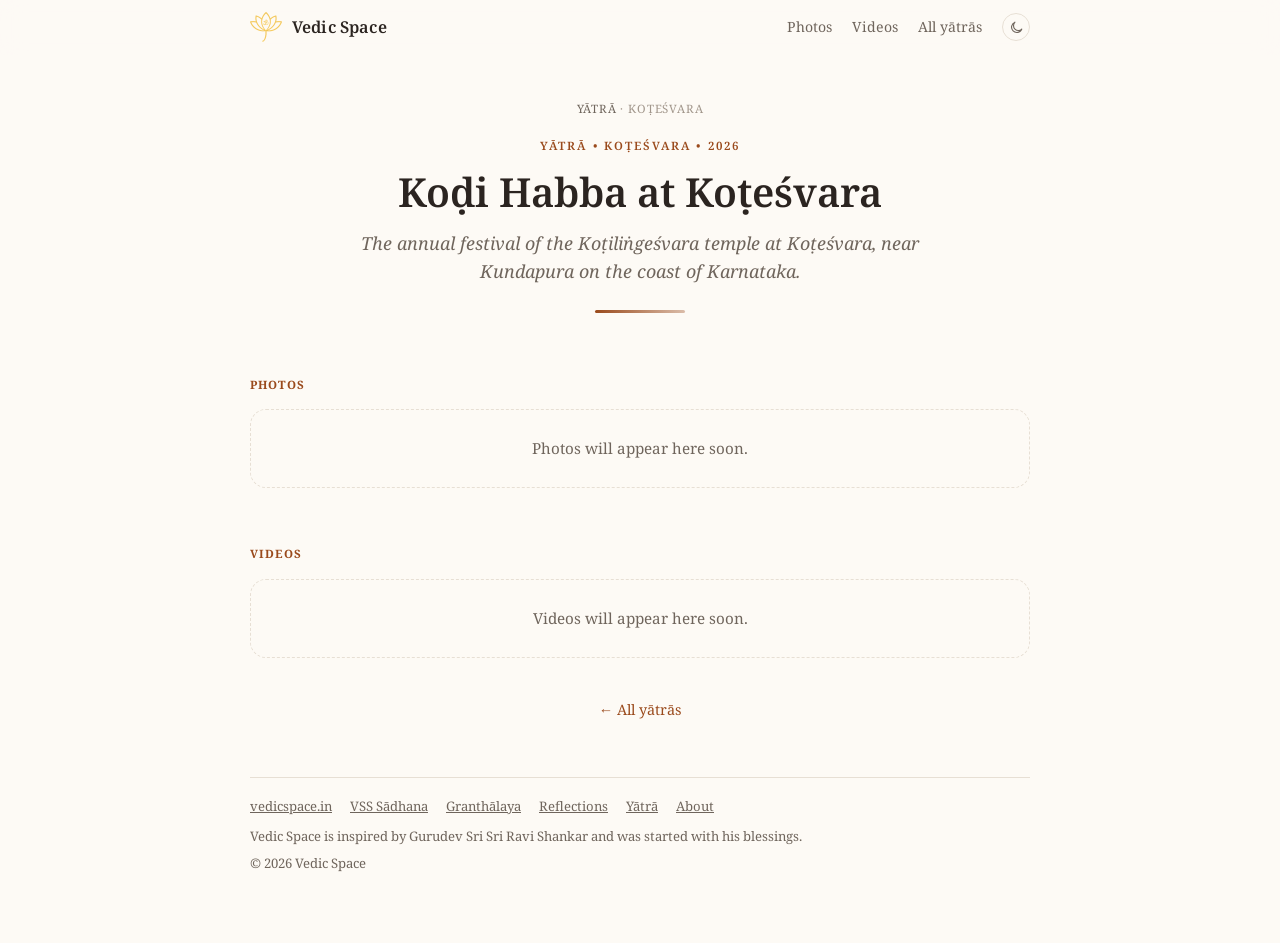
==== kodi-habba/index.html @ f5f131b9 "Yātrā site: index and Koḍi Habba at Koṭeśvara Index of yātrās (cards fill their cover and photo/vide" ====
<!DOCTYPE html>
<html lang="en">
<head>
<meta charset="utf-8">
<meta name="viewport" content="width=device-width, initial-scale=1">
<title>Koḍi Habba at Koṭeśvara · Yātrā · Vedic Space</title>
<meta name="description" content="Photos and videos from the Vedic Space yātrā to the Koḍi Habba, the annual festival of the Koṭiliṅgeśvara temple at Koṭeśvara.">
<link rel="icon" type="image/png" href="../assets/logo-128.png">
<script>try{var t=localStorage.getItem("vs-theme");if(t==="light"||t==="dark")document.documentElement.setAttribute("data-theme",t);}catch(e){}</script>
<link rel="preconnect" href="https://fonts.googleapis.com">
<link rel="preconnect" href="https://fonts.gstatic.com" crossorigin>
<link href="https://fonts.googleapis.com/css2?family=Tiro+Devanagari+Sanskrit:ital@0;1&family=Noto+Serif+Devanagari:wght@400;600&family=Noto+Serif:ital,wght@0,400;0,600;1,400&display=swap" rel="stylesheet">
<link rel="stylesheet" href="../base.css">
<link rel="stylesheet" href="../vs.css">
<link rel="stylesheet" href="../yatra.css">
</head>
<body>
<div class="topbar" id="topbar">
  <div class="tb-in">
    <a class="brand" href="https://vedicspace.in" title="Vedic Space">
      <img src="../assets/logo-128.png" alt="Vedic Space" width="32" height="32">
      <span class="brand-name">Vedic Space</span>
    </a>
    <nav class="tb-links" aria-label="Site">
      <a href="#photos-h">Photos</a>
      <a href="#videos-h">Videos</a>
      <a class="wide" href="../">All yātrās</a>
      <button class="theme-btn" type="button" data-theme-toggle aria-label="Switch to dark mode" title="Switch to dark mode">
        <svg class="i-moon" viewBox="0 0 24 24" aria-hidden="true"><path d="M20.5 14.5A8.5 8.5 0 1 1 9.5 3.5a7 7 0 0 0 11 11z"/></svg>
        <svg class="i-sun" viewBox="0 0 24 24" aria-hidden="true"><circle cx="12" cy="12" r="4"/><path d="M12 2.5v2M12 19.5v2M4.6 4.6l1.4 1.4M18 18l1.4 1.4M2.5 12h2M19.5 12h2M4.6 19.4 6 18M18 6l1.4-1.4"/></svg>
      </button>
    </nav>
  </div>
</div>

<div class="wrap">
<header class="essay-hero">
  <p class="trail"><a href="../">Yātrā</a> · Koṭeśvara</p>
  <p class="kicker">Yātrā • Koṭeśvara • 2026</p>
  <h1>Koḍi Habba at Koṭeśvara</h1>
  <p class="subtitle">The annual festival of the Koṭiliṅgeśvara temple at Koṭeśvara, near Kundapura on the coast of Karnataka.</p>
  <div class="rule" aria-hidden="true"></div>
</header>

<section aria-labelledby="photos-h">
  <div class="g-head"><h2 class="k" id="photos-h">Photos</h2><span class="n" id="photo-count"></span></div>
  <div class="photos" id="photos"></div>
</section>

<section aria-labelledby="videos-h">
  <div class="g-head"><h2 class="k" id="videos-h">Videos</h2><span class="n" id="video-count"></span></div>
  <div class="videos" id="videos"></div>
</section>

<p class="post-back" style="margin-top:40px"><a href="../">← All yātrās</a></p>

<footer>
  <nav aria-label="Vedic Space">
    <a href="https://vedicspace.in">vedicspace.in</a>
    <a href="https://vishnu.vedicspace.in">VSS Sādhana</a>
    <a href="https://grantha.vedicspace.in">Granthālaya</a>
    <a href="https://blogs.vedicspace.in">Reflections</a>
    <a href="../">Yātrā</a>
    <a href="https://vedicspace.in/about-us">About</a>
  </nav>
  <p>Vedic Space is inspired by Gurudev Sri Sri Ravi Shankar and was started with his blessings.</p>
  <p>© 2026 Vedic Space</p>
</footer>
</div>

<!-- the carousel: opens over the page when a photo is touched -->
<div class="lb" id="lb" role="dialog" aria-modal="true" aria-label="Photos" aria-hidden="true">
  <div class="lb-top">
    <span class="lb-count" aria-live="polite"></span>
    <button class="lb-btn lb-close" type="button" aria-label="Close">
      <svg viewBox="0 0 24 24" aria-hidden="true"><path d="M6 6l12 12M18 6L6 18"/></svg>
    </button>
  </div>
  <div class="lb-stage">
    <button class="lb-btn lb-prev" type="button" aria-label="Previous photo"><svg viewBox="0 0 24 24" aria-hidden="true"><path d="M15 5l-7 7 7 7"/></svg></button>
    <div class="lb-track"></div>
    <button class="lb-btn lb-next" type="button" aria-label="Next photo"><svg viewBox="0 0 24 24" aria-hidden="true"><path d="M9 5l7 7-7 7"/></svg></button>
  </div>
  <p class="lb-cap"></p>
  <div class="lb-dots" aria-hidden="true"></div>
</div>
<script src="../yatra.js"></script>
</body>
</html>
---- base.css ----
/* Vedic Space Grantha · palette and fonts, shared by every page.
   Change a colour or a font family here and the whole site follows. */
:root{
  --ink:#2b2420; --soft:#6f655c; --faint:#a1968b; --line:#e7dfd4; --paper:#fdfaf5; --card:#fffdf9;
  --accent:#9a4a1c; --accent-soft:#f5e6d8; --on:#9a4a1c; --off:#d8cfc4;
  --deva:"Tiro Devanagari Sanskrit","Noto Serif Devanagari",serif;
  --latin:"Noto Serif",Georgia,serif;
}
/* dark palette: follows the device unless the reader picked a theme with the switch */
@media (prefers-color-scheme:dark){
  :root:not([data-theme="light"]){--ink:#ece4da;--soft:#b8ab9d;--faint:#85796d;--line:#3a332d;--paper:#1c1916;--card:#231f1b;
        --accent:#e09a6a;--accent-soft:#3a2a1f;--on:#e09a6a;--off:#4a423a;color-scheme:dark}
}
:root[data-theme="dark"]{--ink:#ece4da;--soft:#b8ab9d;--faint:#85796d;--line:#3a332d;--paper:#1c1916;--card:#231f1b;
  --accent:#e09a6a;--accent-soft:#3a2a1f;--on:#e09a6a;--off:#4a423a;color-scheme:dark}
:root[data-theme="light"]{color-scheme:light}
---- vs.css ----
/* Vedic Space family stylesheet (home, About, Reflections). Loaded after base.css, the shared Granthālaya palette and fonts.
   Same toolbar, headings, cards and footer as vishnu.vedicspace.in and grantha.vedicspace.in. */
*{box-sizing:border-box}
html{scroll-behavior:smooth;scroll-padding-top:70px}
html,body{margin:0;background:var(--paper);color:var(--ink);font-family:var(--latin)}
body{font-size:16px;line-height:1.65}
a{color:var(--accent)}
img{max-width:100%}
.wrap{max-width:820px;margin:0 auto;padding:0 20px 64px}
[lang="sa"]{font-family:var(--deva)}
:focus-visible{outline:2px solid var(--accent);outline-offset:2px}
@media (prefers-reduced-motion:reduce){html{scroll-behavior:auto}*{transition:none!important;animation:none!important}}

/* ---- toolbar (as on the Granthālaya) */
.topbar{position:sticky;top:0;z-index:6;background:color-mix(in srgb,var(--paper) 86%,transparent);
  -webkit-backdrop-filter:saturate(1.3) blur(12px);backdrop-filter:saturate(1.3) blur(12px);
  border-bottom:1px solid transparent;transition:border-color .25s,box-shadow .25s}
.topbar.scrolled{border-bottom-color:var(--line);box-shadow:0 1px 14px rgba(60,40,20,.05)}
.tb-in{max-width:820px;margin:0 auto;padding:0 20px;height:54px;display:flex;align-items:center;gap:16px}
.brand{display:inline-flex;align-items:center;gap:10px;text-decoration:none;color:var(--ink);flex-shrink:0;border-radius:8px}
.brand img{width:32px;height:32px;display:block;transition:transform .3s ease}
.brand:hover img{transform:rotate(-6deg) scale(1.05)}
.brand-name{font-weight:600;font-size:1.02rem;letter-spacing:.01em;white-space:nowrap}
.tb-links{margin-left:auto;display:flex;align-items:center;gap:20px;font-size:.88rem}
.tb-links a{color:var(--soft);text-decoration:none;white-space:nowrap}
.tb-links a:hover,.tb-links a:focus-visible{color:var(--accent)}
.theme-btn{width:28px;height:28px;border-radius:50%;border:1px solid var(--line);background:none;color:var(--soft);
  display:inline-grid;place-items:center;cursor:pointer;padding:0;flex-shrink:0;transition:color .2s,border-color .2s,background .2s}
.theme-btn:hover{color:var(--accent);border-color:var(--accent);background:var(--accent-soft)}
.theme-btn svg{width:15px;height:15px;fill:none;stroke:currentColor;stroke-width:1.8;stroke-linecap:round;stroke-linejoin:round}
.theme-btn .i-sun{display:none}
.theme-btn[data-mode="dark"] .i-sun{display:block}
.theme-btn[data-mode="dark"] .i-moon{display:none}
@media (max-width:600px){.tb-in{padding:0 14px;gap:10px;height:50px}.brand img{width:30px;height:30px}
  .tb-links{gap:13px;font-size:.84rem}.tb-links .wide{display:none}}
@media (max-width:380px){.brand-name{display:none}}

/* ---- title */
header{text-align:center;padding:42px 0 6px}
.deva-title{font-family:var(--deva);font-size:2.5rem;line-height:1.3;margin:0;font-weight:400}
.iast-title{font-style:italic;color:var(--soft);margin:4px 0 0;font-size:1.08rem}
.en-title{margin:4px auto 0;font-size:.98rem;color:var(--soft);max-width:520px}
.invocation{margin:18px 0 0;font-size:.86rem;color:var(--soft)}
.invocation [lang="sa"]{display:block;font-size:1.25rem;color:var(--accent);line-height:1.5}
@media (max-width:560px){header{padding-top:28px}.deva-title{font-size:2.05rem}}

.lead{max-width:640px;margin:22px auto 0;font-size:1.04rem}
.begin{display:flex;justify-content:center;gap:10px 14px;flex-wrap:wrap;margin:22px 0 0;font-size:.92rem}
.btn{display:inline-flex;align-items:center;gap:8px;text-decoration:none;border:1px solid color-mix(in srgb,var(--accent) 35%,var(--line));
  border-radius:999px;padding:9px 20px;min-height:44px;color:var(--accent);background:none;font:inherit;cursor:pointer;transition:background .2s}
.btn:hover,.btn:focus-visible{background:var(--accent-soft)}
.btn.solid{background:var(--accent);border-color:var(--accent);color:var(--paper)}
.btn.solid:hover,.btn.solid:focus-visible{background:color-mix(in srgb,var(--accent) 88%,var(--ink))}
.btn svg{width:16px;height:16px;fill:none;stroke:currentColor;stroke-width:1.8;stroke-linecap:round;stroke-linejoin:round}

/* ---- section heads, as the Granthālaya catalogue head */
section{margin-top:56px}
.s-head{text-align:center;margin:0 0 18px}
.s-head h2{font-family:var(--deva);font-weight:400;font-size:1.65rem;margin:0;line-height:1.35}
.s-head p{margin:2px 0 0;font-size:.9rem;color:var(--soft)}
/* IAST and English under a Sanskrit heading: same typeface and colour as the heading itself */
.s-head .s-sub{font-family:var(--deva);color:var(--ink);font-size:1.12rem;line-height:1.45;margin-top:4px}
.lead-in{text-align:center;font-style:italic;font-size:1.02rem}
.s-intro{max-width:640px;margin:0 auto 18px}
.k{font-size:.72rem;letter-spacing:.08em;text-transform:uppercase;color:var(--accent);margin:0}

/* ---- cards (the Granthālaya .text card) */
.card{background:var(--card);border:1px solid var(--line);border-radius:14px;padding:18px 20px;margin-top:12px}
.card h3{margin:0;font-size:1.05rem;font-weight:600}
.card p{margin:8px 0 0}
@media (max-width:560px){.card{padding:16px}}

/* verse cards: śāstra basis */
.verse .src{display:flex;justify-content:space-between;align-items:baseline;gap:10px;flex-wrap:wrap}
.verse .src a{font-size:.84rem;text-decoration:none;white-space:nowrap}
.verse .src a:hover{text-decoration:underline}
.verse .sa{font-size:1.32rem;line-height:1.75;margin:10px 0 0;white-space:pre-line;text-align:center}
.verse .tr{margin:10px 0 0;font-size:.95rem}
.verse .why{margin:10px 0 0;padding-top:10px;border-top:1px solid var(--line);font-size:.9rem;color:var(--soft)}
.verse .why b{color:var(--ink);font-weight:600}
@media (max-width:560px){.verse .sa{font-size:1.18rem}}
.credit{font-size:.8rem;color:var(--soft);text-align:center;margin:14px 0 0}

.argument{list-style:none;margin:20px 0 0;padding:0;border-top:1px solid var(--line)}
.argument li{display:grid;grid-template-columns:7.5em 1fr;gap:12px;padding:10px 2px;border-bottom:1px solid var(--line);font-size:.94rem}
.argument .k{padding-top:3px}
@media (max-width:480px){.argument li{grid-template-columns:1fr;gap:2px}}

/* ---- the sitting: three movements of one breath */
.sitting{list-style:none;margin:8px 0 0;padding:0;position:relative}
.sitting::before{content:"";position:absolute;left:23px;top:30px;bottom:30px;width:1px;
  background:linear-gradient(var(--accent-soft),color-mix(in srgb,var(--accent) 45%,transparent),var(--accent-soft))}
.sitting li{position:relative;display:flex;gap:18px;padding:14px 0}
.sitting .num{flex:0 0 48px;height:48px;border-radius:50%;display:grid;place-items:center;background:var(--paper);
  border:1px solid color-mix(in srgb,var(--accent) 40%,var(--line));color:var(--accent);font-family:var(--deva);font-size:1.3rem;z-index:1}
.sitting h3{margin:4px 0 0;font-size:1.05rem;font-weight:600}
.sitting h3 [lang="sa"]{font-weight:400;color:var(--accent);margin-left:6px}
.sitting p{margin:4px 0 0;font-size:.94rem}
.topics{display:flex;flex-wrap:wrap;gap:8px;margin:16px 0 0;padding:0;list-style:none;justify-content:center}
.topics li{font-size:.84rem;border:1px solid var(--line);border-radius:999px;padding:4px 12px;background:var(--card)}

/* ---- qualities the practice cultivates */
.qualities{display:grid;grid-template-columns:repeat(auto-fill,minmax(230px,1fr));gap:0 24px;margin:6px 0 0;padding:0;list-style:none;
  border-top:1px solid var(--line)}
.qualities li{padding:11px 0;border-bottom:1px solid var(--line)}
.qualities .q{display:flex;align-items:baseline;gap:8px;flex-wrap:wrap}
.qualities [lang="sa"]{font-size:1.08rem;color:var(--accent)}
.qualities .qe{font-weight:600;font-size:.93rem}
.qualities p{margin:2px 0 0;font-size:.88rem;color:var(--soft)}
.note{font-size:.84rem;color:var(--soft);margin:12px 0 0}

/* two dimensions */
.two{display:grid;grid-template-columns:1fr 1fr;gap:12px}
@media (max-width:640px){.two{grid-template-columns:1fr}}
.refs{margin:10px 0 0;padding-left:1.2em;font-size:.84rem;color:var(--soft)}
.refs li{margin:4px 0}

/* programmes */
.prog dl{margin:10px 0 0;display:grid;grid-template-columns:8.5em 1fr;gap:6px 14px;font-size:.93rem}
.prog dt{color:var(--soft)}
.prog dd{margin:0}
@media (max-width:480px){.prog dl{grid-template-columns:1fr;gap:0}.prog dd{margin-bottom:8px}}
.tbc{font-size:.72rem;letter-spacing:.04em;color:var(--accent);background:var(--accent-soft);border-radius:999px;padding:1px 8px;white-space:nowrap}
.dakshina{margin-top:14px;padding:16px 20px;border-radius:14px;border:1px solid color-mix(in srgb,var(--accent) 30%,var(--line));
  background:linear-gradient(135deg,var(--accent-soft),color-mix(in srgb,var(--accent-soft) 30%,var(--card)))}
.dakshina h3{margin:0;font-weight:600;font-size:1.02rem}
.dakshina h3 [lang="sa"]{font-weight:400;color:var(--accent);margin-left:6px}
.dakshina p{margin:6px 0 0;font-size:.93rem}

/* learners: video facade + quotes */
.video{position:relative;display:block;width:100%;aspect-ratio:16/9;border:0;padding:0;border-radius:12px;overflow:hidden;
  background:#000 center/cover no-repeat;cursor:pointer}
.video::after{content:"";position:absolute;inset:0;background:linear-gradient(transparent 55%,rgba(0,0,0,.55))}
.video .play{position:absolute;left:50%;top:50%;transform:translate(-50%,-50%);width:64px;height:64px;border-radius:50%;z-index:1;
  display:grid;place-items:center;background:color-mix(in srgb,var(--paper) 88%,transparent);color:var(--accent);transition:transform .25s}
.video:hover .play,.video:focus-visible .play{transform:translate(-50%,-50%) scale(1.06)}
.video .play svg{width:24px;height:24px;margin-left:3px;fill:currentColor}
.video .cap{position:absolute;left:14px;right:14px;bottom:10px;z-index:1;color:#fff;font-size:.86rem;text-align:left;line-height:1.35}
.video iframe{position:absolute;inset:0;width:100%;height:100%;border:0}
.quote{display:flex;gap:14px;align-items:flex-start}
.quote img{width:52px;height:52px;border-radius:50%;object-fit:cover;flex-shrink:0;border:1px solid var(--line)}
.quote blockquote{margin:0;font-size:.95rem}
.quote blockquote p{margin:0 0 8px}
.quote .who{margin:6px 0 0;font-size:.86rem;color:var(--soft)}
.quote .who b{color:var(--ink);font-weight:600}
@media (max-width:480px){.quote{flex-direction:column;gap:10px}}

/* join */
.join{text-align:center}
.join .begin{margin-top:16px}

footer{margin-top:56px;padding-top:18px;border-top:1px solid var(--line);font-size:.82rem;color:var(--soft)}
footer p{margin:5px 0}
footer a{color:var(--soft)}
footer a:hover{color:var(--accent)}
footer nav{display:flex;flex-wrap:wrap;gap:6px 18px;margin-bottom:8px}
.close-line{text-align:center;font-style:italic;color:var(--soft);margin:40px 0 0}

/* ===== home, About and Reflections additions ===== */
.latin-title{font-family:var(--deva);font-size:2.6rem;line-height:1.2;margin:0;font-weight:400;letter-spacing:.01em}
@media (max-width:560px){.latin-title{font-size:2.1rem}}
.motto{max-width:560px;margin:22px auto 0;text-align:center;font-family:var(--deva);font-size:1.2rem;line-height:1.55;color:var(--ink)}
.motto::before,.motto::after{content:"";display:block;width:46px;height:1px;margin:12px auto;background:color-mix(in srgb,var(--accent) 50%,transparent)}

/* the heart and its branches */
.heart{display:block;text-decoration:none;color:var(--ink);border-color:color-mix(in srgb,var(--accent) 40%,var(--line));
  background:linear-gradient(135deg,var(--accent-soft),color-mix(in srgb,var(--accent-soft) 25%,var(--card)))}
.heart .td,.branch .td{font-family:var(--deva);font-size:1.45rem;line-height:1.35}
.heart .ti,.branch .ti{font-style:italic;color:var(--soft);margin-left:8px}
.heart:hover .td,.branch:hover .td{color:var(--accent)}
.go{display:inline-block;margin-top:10px;font-size:.88rem;color:var(--accent)}
.branches{display:grid;grid-template-columns:1fr 1fr;gap:12px;margin-top:12px}
@media (max-width:640px){.branches{grid-template-columns:1fr}}
.branch{display:block;text-decoration:none;color:var(--ink);margin-top:0}
.branch .td{font-size:1.25rem}
.branch p{font-size:.92rem}
.branch.soon{background:none;border-style:dashed}
.branch.soon .td{color:var(--soft)}
.soon-list{list-style:none;margin:16px 0 0;padding:0;display:flex;flex-wrap:wrap;gap:8px;justify-content:center}
.soon-list li{font-size:.84rem;border:1px dashed var(--line);border-radius:999px;padding:4px 12px;color:var(--soft)}

/* plain lists in the Granthālaya "about" manner */
.dl{max-width:660px;margin:0 auto;border-top:1px solid var(--line)}
.dl dt{font-size:.72rem;letter-spacing:.08em;text-transform:uppercase;color:var(--accent);margin-top:14px}
.dl dd{margin:3px 0 0;padding-bottom:14px;border-bottom:1px solid var(--line);font-size:.95rem}
.prose{max-width:660px;margin:0 auto}
.prose p{margin:0 0 14px}

/* people */
.person h3{font-size:1.1rem}
.person .role{margin:2px 0 0;font-size:.86rem;color:var(--accent)}

/* Reflections: list of essays */
.essay{display:block;text-decoration:none;color:var(--ink)}
.essay .meta{margin:0;font-size:.78rem;letter-spacing:.05em;text-transform:uppercase;color:var(--accent)}
.essay h3{margin:4px 0 0;font-size:1.18rem;font-weight:600;line-height:1.35}
.essay:hover h3{color:var(--accent)}
.essay p{font-size:.94rem;color:var(--soft)}
---- yatra.css ----
/* Vedic Space · Yātrā. Loaded after base.css and vs.css (the family palette, fonts, toolbar and footer).
   Yātrā cards on the index; on a yātrā page, photo cards that open a carousel, and video cards. */

/* ---- yātrā cards on the index */
.yatras{display:grid;grid-template-columns:repeat(auto-fill,minmax(300px,1fr));gap:16px;margin-top:8px}
.ycard{position:relative;display:flex;flex-direction:column;text-decoration:none;color:var(--ink);background:var(--card);
  border:1px solid var(--line);border-radius:18px;overflow:hidden;transition:transform .3s ease,box-shadow .3s ease,border-color .3s ease}
.ycard:hover,.ycard:focus-visible{transform:translateY(-2px);border-color:color-mix(in srgb,var(--accent) 40%,var(--line));
  box-shadow:0 16px 36px -22px rgba(60,40,20,.45)}
.ycard .cover{aspect-ratio:16/10;background:var(--accent-soft) center/cover no-repeat;display:grid;place-items:center}
.ycard .cover .mark{font-family:var(--deva);font-size:2.4rem;color:var(--accent);opacity:.75}
.ycard .body{padding:16px 18px 18px}
.ycard .when{margin:0;font-size:.74rem;letter-spacing:.1em;text-transform:uppercase;color:var(--accent);font-weight:600}
.ycard h3{margin:4px 0 0;font-size:1.2rem;font-weight:600;line-height:1.3}
.ycard h3 .d{display:block;font-family:var(--deva);font-weight:400;font-size:1.05rem;color:var(--soft)}
.ycard p{margin:8px 0 0;font-size:.92rem;color:var(--soft)}
.ycard .counts{display:flex;gap:14px;margin-top:12px;font-size:.8rem;color:var(--soft)}
.ycard .counts span{display:inline-flex;align-items:center;gap:5px}
.ycard .counts svg{width:15px;height:15px;fill:none;stroke:currentColor;stroke-width:1.7;stroke-linecap:round;stroke-linejoin:round}
.ycard.soon{border-style:dashed;background:none}
.ycard.soon:hover{transform:none;box-shadow:none}

/* ---- a yātrā page: section head with a count */
.g-head{display:flex;align-items:baseline;justify-content:space-between;gap:10px;margin:0 0 12px}
.g-head .n{font-size:.84rem;color:var(--soft)}
.empty{border:1px dashed var(--line);border-radius:16px;padding:26px 20px;text-align:center;color:var(--soft);font-size:.95rem}

/* ---- photo cards */
.photos{display:grid;grid-template-columns:repeat(auto-fill,minmax(180px,1fr));gap:10px}
@media (max-width:480px){.photos{grid-template-columns:repeat(2,1fr);gap:8px}}
.pcard{position:relative;display:block;width:100%;aspect-ratio:1/1;padding:0;border:0;border-radius:14px;overflow:hidden;cursor:zoom-in;
  background:var(--accent-soft);box-shadow:0 1px 0 rgba(60,40,20,.04)}
.pcard img{width:100%;height:100%;object-fit:cover;display:block;transition:transform .5s ease,filter .3s ease}
.pcard:hover img,.pcard:focus-visible img{transform:scale(1.04)}
.pcard:focus-visible{outline:2px solid var(--accent);outline-offset:3px}
.pcard .cap{position:absolute;left:0;right:0;bottom:0;padding:22px 10px 8px;color:#fff;font-size:.78rem;line-height:1.3;text-align:left;
  background:linear-gradient(transparent,rgba(0,0,0,.6));opacity:0;transition:opacity .3s ease}
.pcard:hover .cap,.pcard:focus-visible .cap{opacity:1}
@media (hover:none){.pcard .cap{opacity:1}.pcard .cap:empty{display:none}}
.pcard.wide{grid-column:span 2;aspect-ratio:2/1}
@media (max-width:480px){.pcard.wide{aspect-ratio:2/1}}

/* ---- the carousel (opens over the page) */
.lb{position:fixed;inset:0;z-index:50;display:none;flex-direction:column;background:rgba(12,10,8,.96);color:#f5efe6;
  -webkit-user-select:none;user-select:none;touch-action:pan-y pinch-zoom}
.lb.open{display:flex;animation:lbIn .25s ease}
@keyframes lbIn{from{opacity:0}to{opacity:1}}
.lb-top{display:flex;align-items:center;justify-content:space-between;padding:12px 14px;font-size:.86rem;color:#cfc4b6}
.lb-count{font-variant-numeric:tabular-nums}
.lb-btn{width:44px;height:44px;border-radius:50%;border:1px solid rgba(255,255,255,.18);background:rgba(255,255,255,.06);color:#f5efe6;
  display:grid;place-items:center;cursor:pointer;transition:background .2s,opacity .2s}
.lb-btn:hover{background:rgba(255,255,255,.16)}
.lb-btn:focus-visible{outline:2px solid #e09a6a;outline-offset:2px}
.lb-btn svg{width:20px;height:20px;fill:none;stroke:currentColor;stroke-width:1.8;stroke-linecap:round;stroke-linejoin:round}
.lb-btn:disabled{opacity:.25;cursor:default}
.lb-stage{position:relative;flex:1;min-height:0;display:flex;align-items:center;justify-content:center;overflow:hidden}
.lb-track{display:flex;height:100%;width:100%;transition:transform .35s cubic-bezier(.2,.7,.2,1)}
.lb-slide{flex:0 0 100%;height:100%;display:flex;align-items:center;justify-content:center;padding:0 8px}
.lb-slide img{max-width:100%;max-height:100%;object-fit:contain;border-radius:6px;box-shadow:0 20px 60px rgba(0,0,0,.5)}
.lb-prev,.lb-next{position:absolute;top:50%;transform:translateY(-50%);z-index:2}
.lb-prev{left:14px}.lb-next{right:14px}
@media (max-width:640px){.lb-prev,.lb-next{display:none}}
.lb-cap{min-height:3.2em;padding:10px 18px 4px;text-align:center;font-size:.95rem;line-height:1.45;color:#e9e1d6}
.lb-dots{display:flex;gap:6px;justify-content:center;padding:6px 0 calc(14px + env(safe-area-inset-bottom,0px));overflow:hidden;max-width:100%}
.lb-dots i{width:6px;height:6px;border-radius:50%;background:rgba(255,255,255,.25);flex-shrink:0;transition:background .2s,transform .2s}
.lb-dots i.on{background:#e09a6a;transform:scale(1.3)}
@media (prefers-reduced-motion:reduce){.lb-track{transition:none}.lb.open{animation:none}.pcard img{transition:none}}
body.lb-lock{overflow:hidden}

/* ---- video cards (YouTube, loaded only when played) */
.videos{display:grid;grid-template-columns:repeat(auto-fill,minmax(280px,1fr));gap:14px}
.vcard{background:var(--card);border:1px solid var(--line);border-radius:16px;overflow:hidden}
.vcard .frame{position:relative;aspect-ratio:16/9;background:#000 center/cover no-repeat;border:0;padding:0;width:100%;display:block;cursor:pointer}
.vcard .frame::after{content:"";position:absolute;inset:0;background:linear-gradient(transparent 55%,rgba(0,0,0,.45))}
.vcard .play{position:absolute;left:50%;top:50%;transform:translate(-50%,-50%);z-index:1;width:58px;height:58px;border-radius:50%;display:grid;place-items:center;
  background:color-mix(in srgb,var(--paper) 90%,transparent);color:var(--accent);transition:transform .25s}
.vcard .frame:hover .play,.vcard .frame:focus-visible .play{transform:translate(-50%,-50%) scale(1.07)}
.vcard .play svg{width:22px;height:22px;margin-left:3px;fill:currentColor}
.vcard iframe{position:absolute;inset:0;width:100%;height:100%;border:0}
.vcard .vt{padding:12px 14px 14px}
.vcard .vt h3{margin:0;font-size:1rem;font-weight:600;line-height:1.35}
.vcard .vt p{margin:4px 0 0;font-size:.84rem;color:var(--soft)}

/* ---- page header, as on the Reflections essays */
.essay-hero{text-align:center;padding:44px 0 6px}
.essay-hero .trail{margin:0 0 18px}
.trail{font-size:.72rem;letter-spacing:.07em;text-transform:uppercase;color:var(--faint)}
.trail a{color:var(--soft);text-decoration:none}
.trail a:hover{color:var(--accent)}
.kicker{margin:0;font-size:.72rem;font-weight:600;letter-spacing:.18em;text-transform:uppercase;color:var(--accent);line-height:1.7}
.essay-hero h1{font-family:var(--latin);font-weight:600;font-size:2.5rem;line-height:1.18;margin:12px auto 0;max-width:720px}
.essay-hero h1.deva{font-family:var(--deva);font-weight:400}
.subtitle{max-width:640px;margin:14px auto 0;font-style:italic;color:var(--soft);font-size:1.12rem;line-height:1.6}
.byline{margin:14px 0 0;font-size:.84rem;color:var(--soft)}
.rule{width:90px;height:3px;border-radius:3px;margin:24px auto 0;background:linear-gradient(90deg,var(--accent),color-mix(in srgb,var(--accent) 35%,transparent))}
@media (max-width:560px){.essay-hero{padding-top:30px}.essay-hero h1{font-size:1.95rem}.subtitle{font-size:1.02rem}}
.post-back{max-width:760px;margin:10px auto 0;text-align:center;font-size:.9rem}
.post-back a{text-decoration:none}
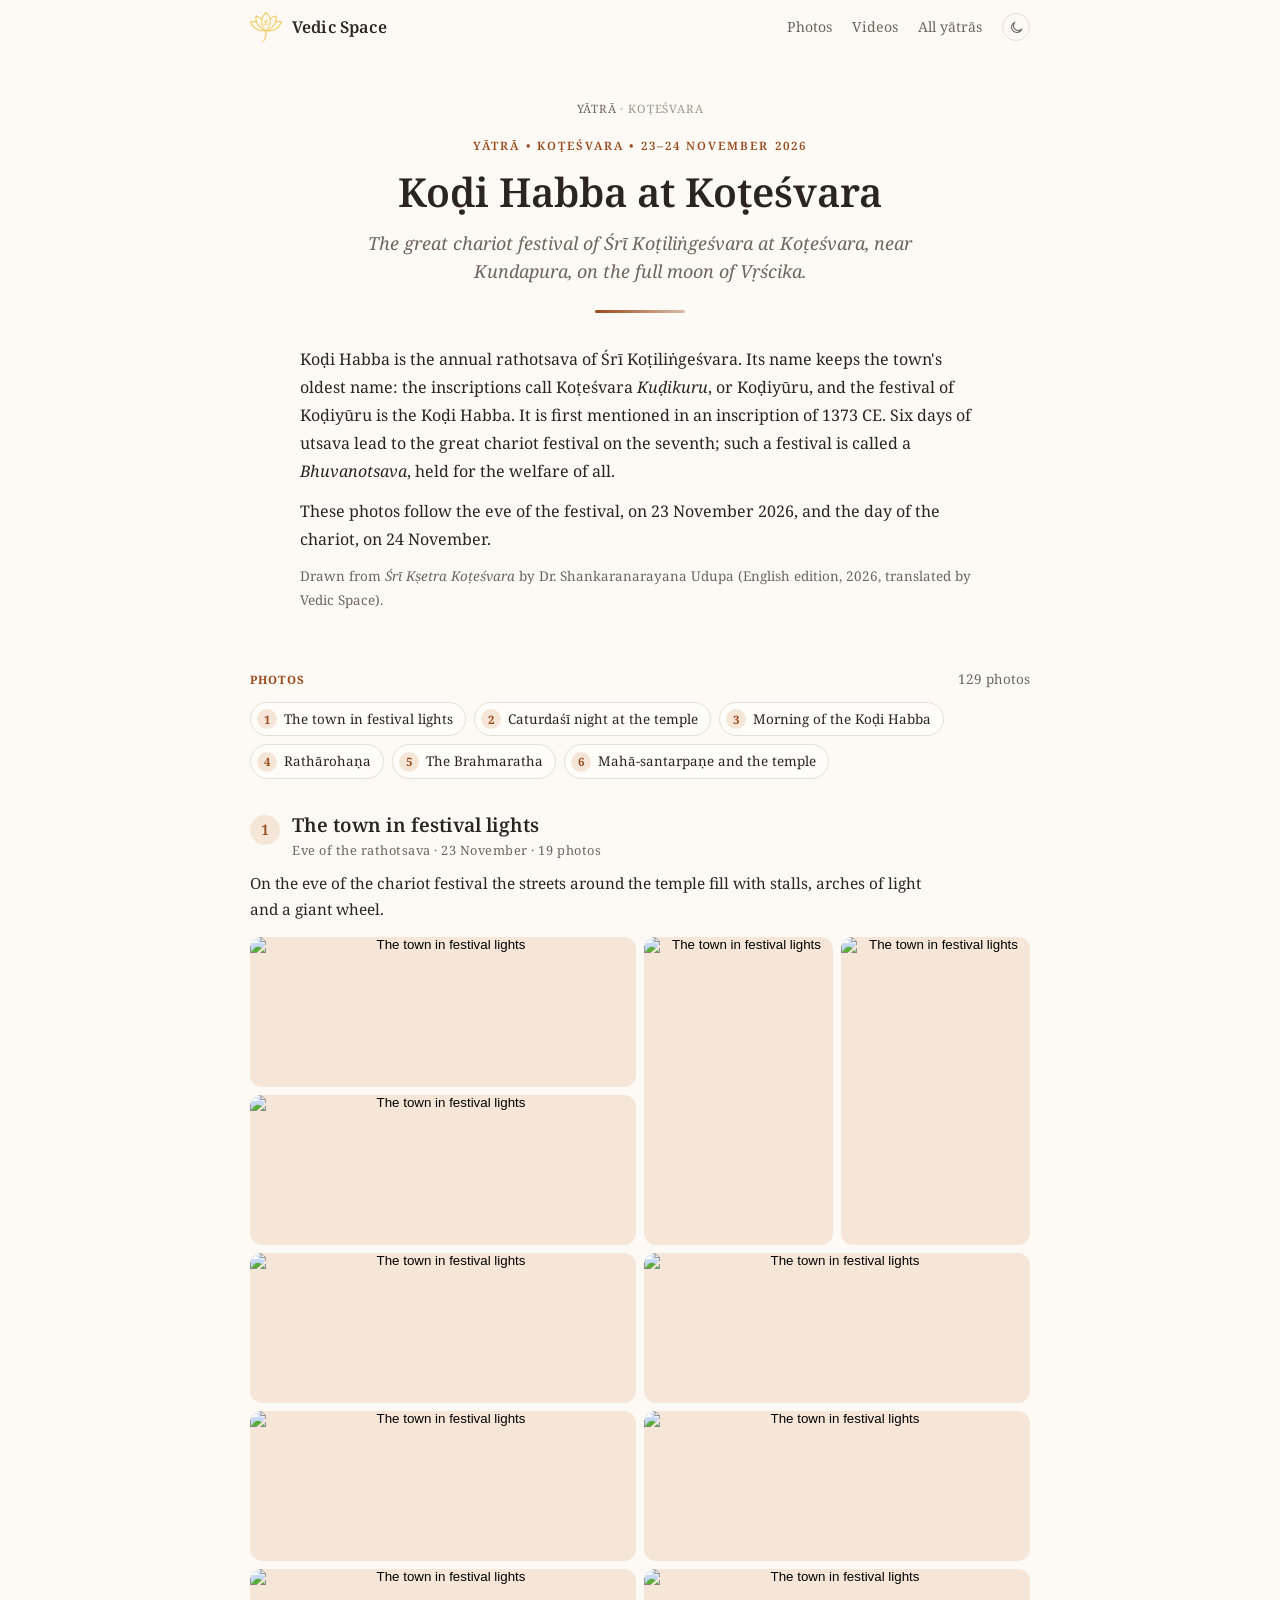
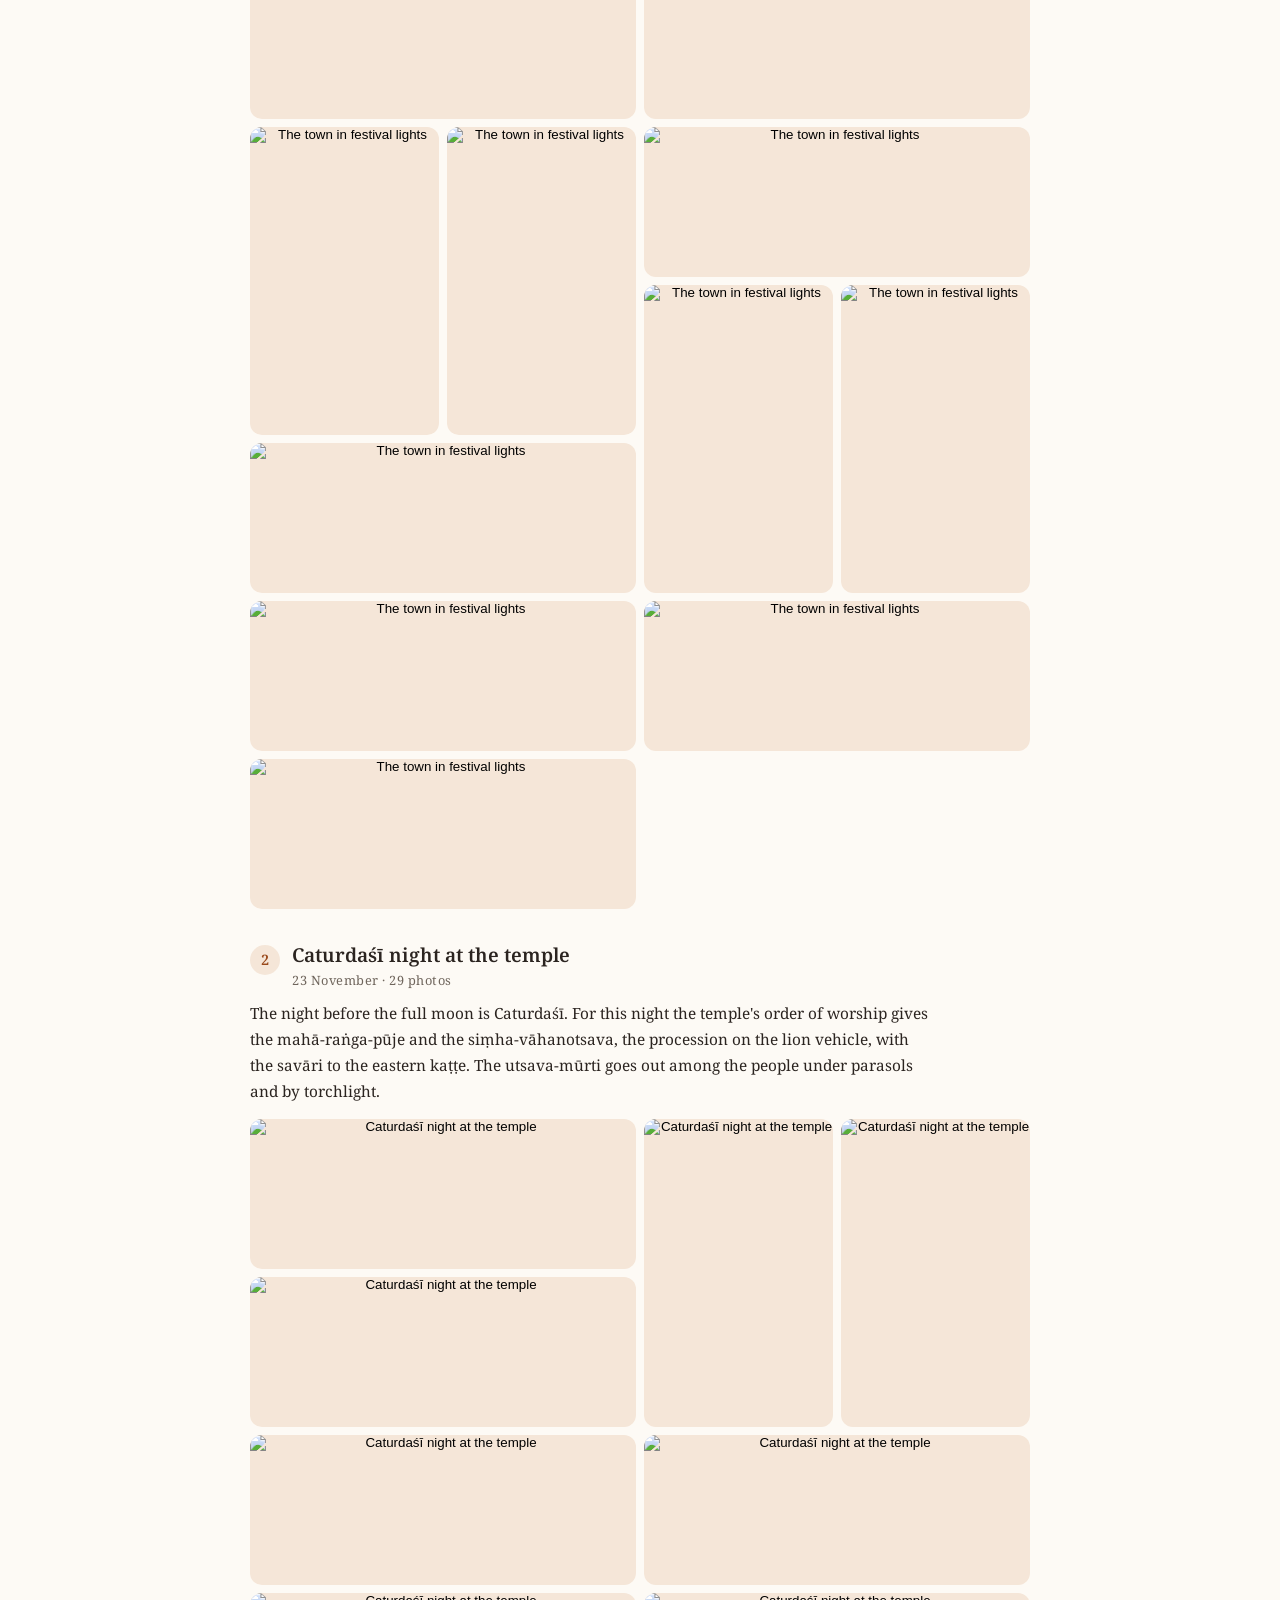
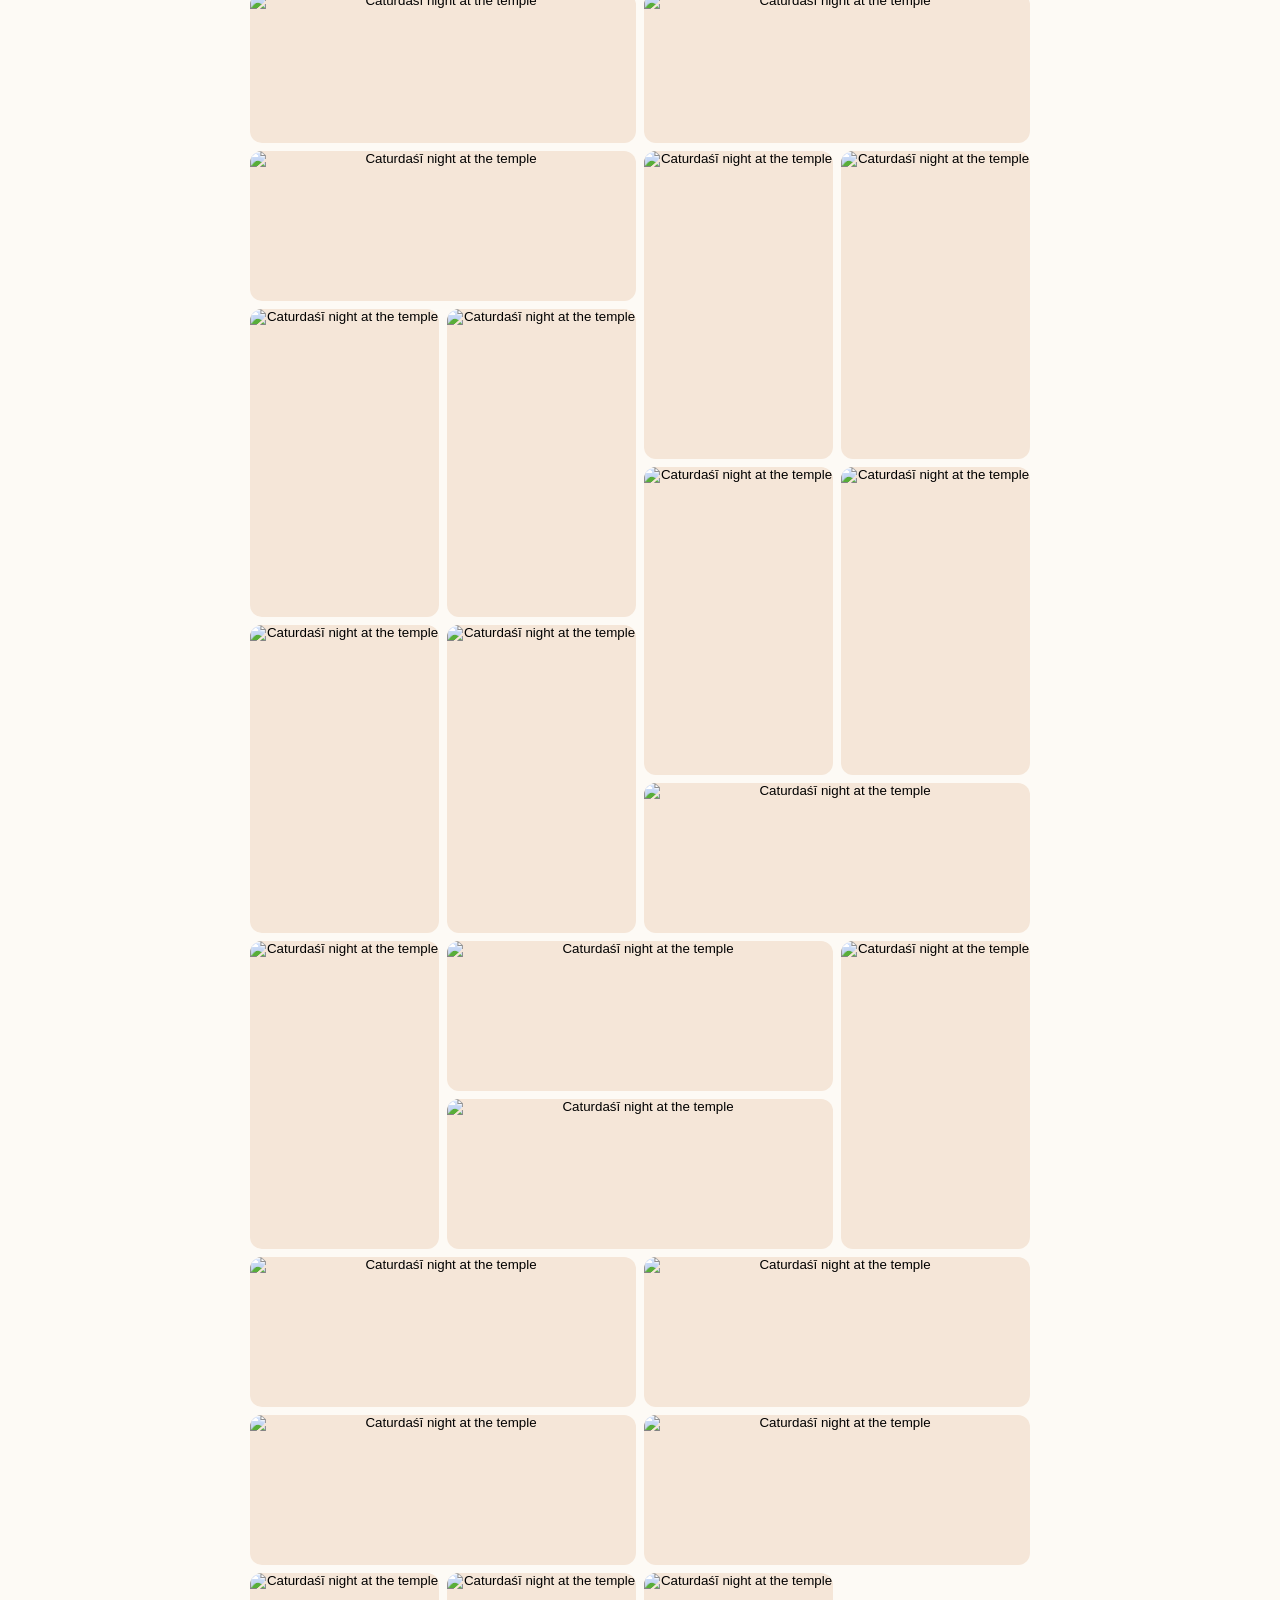
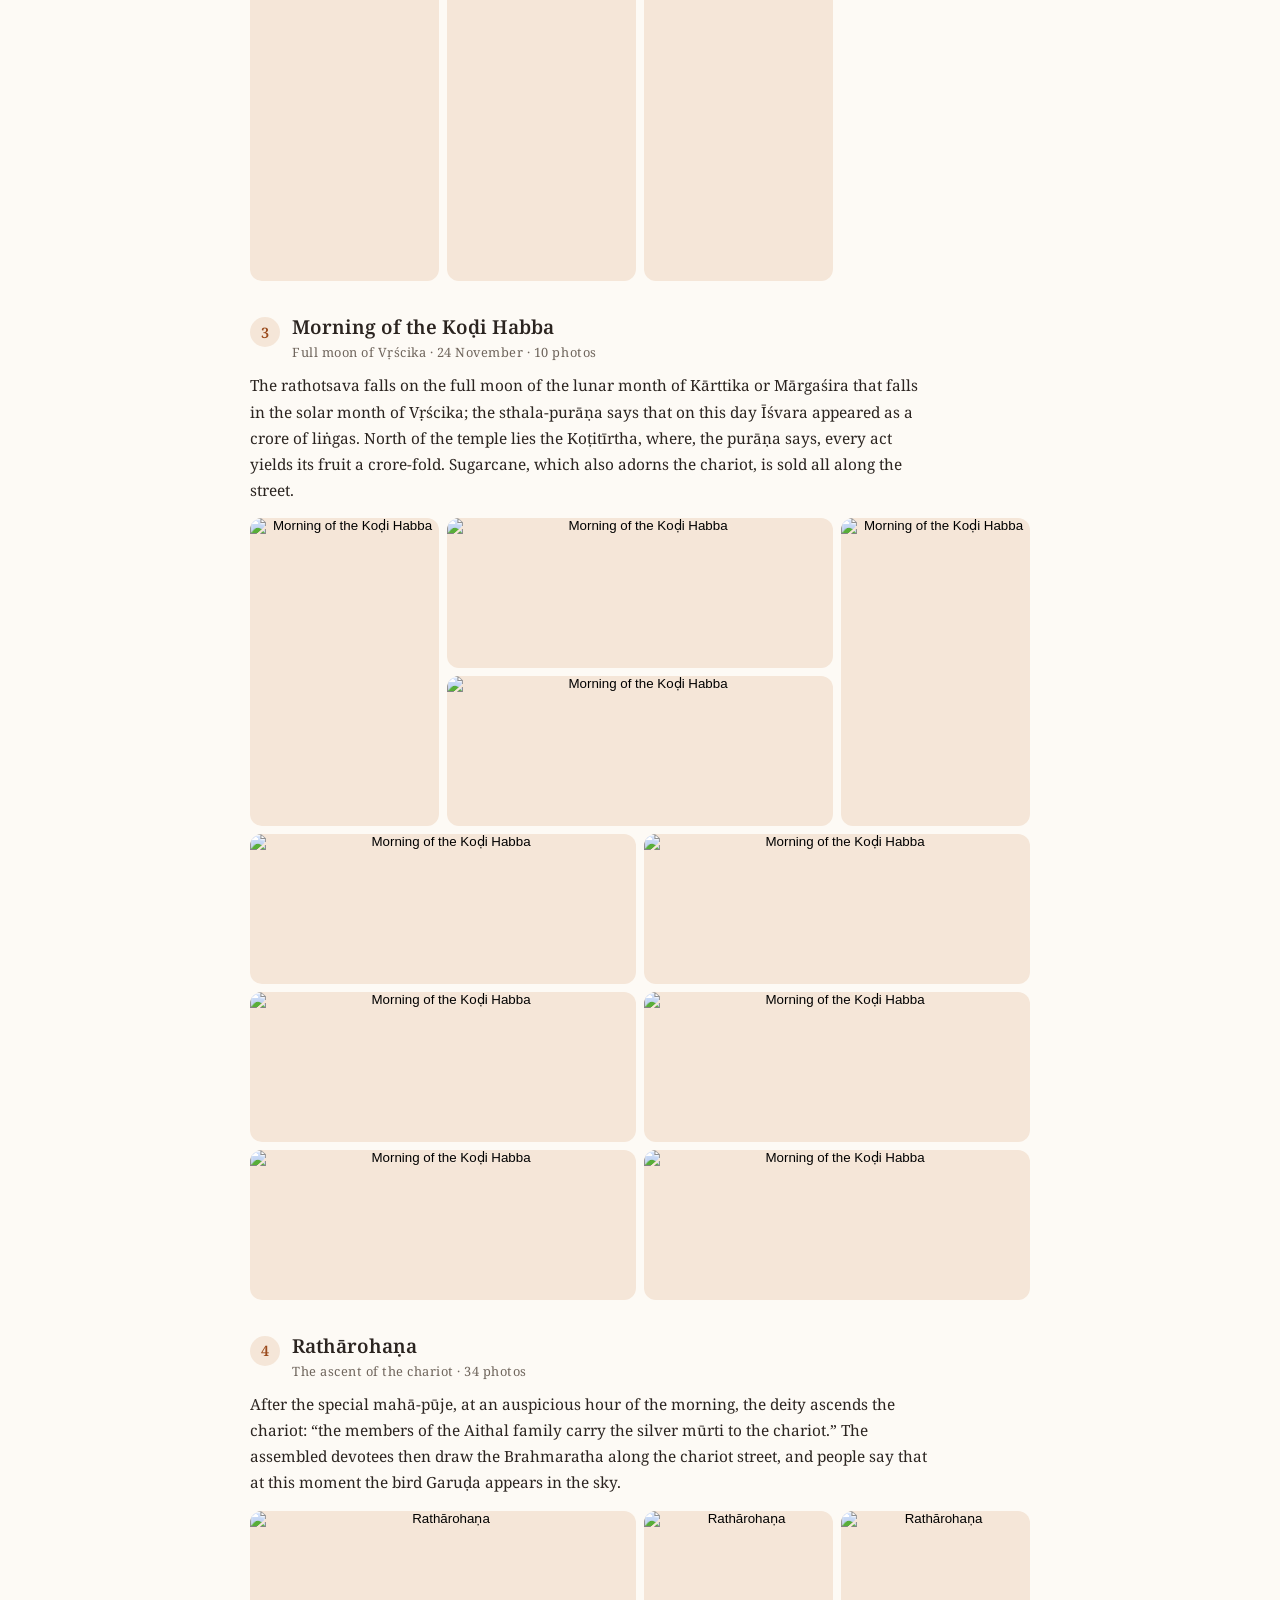
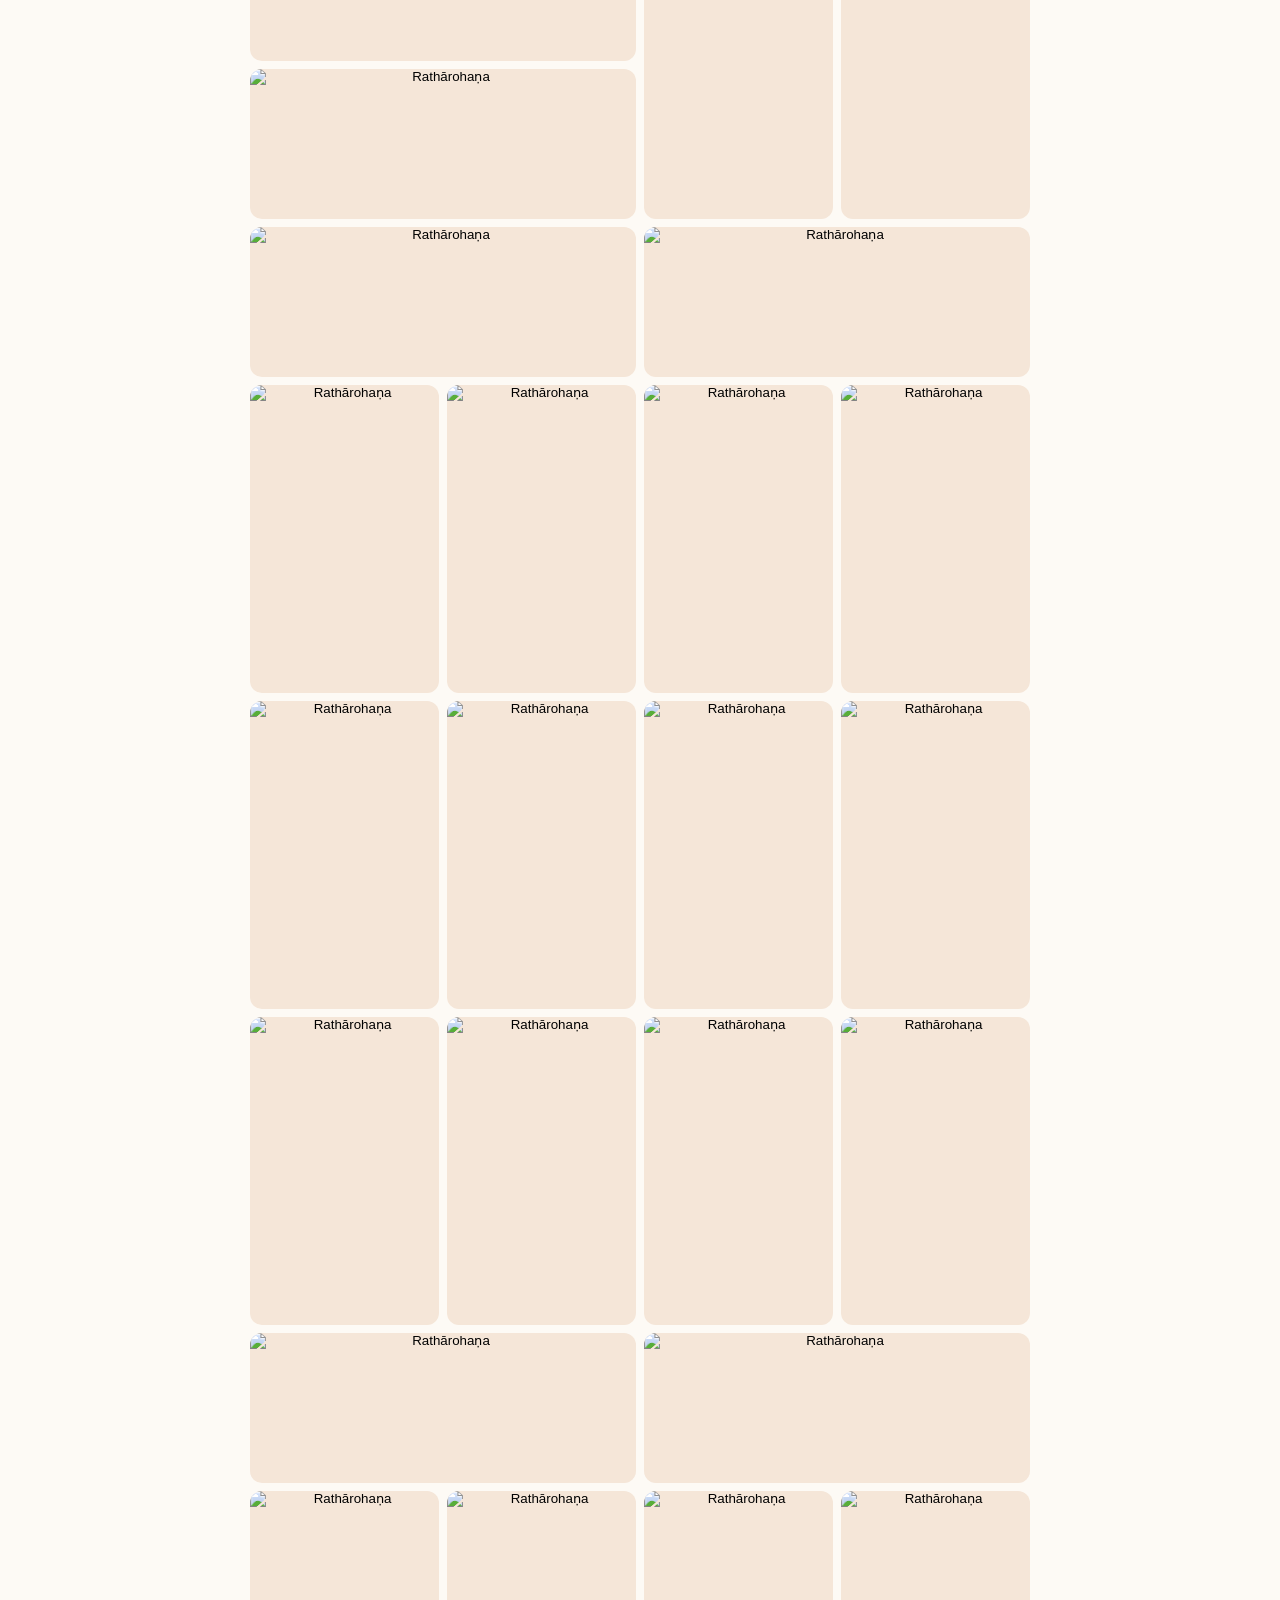
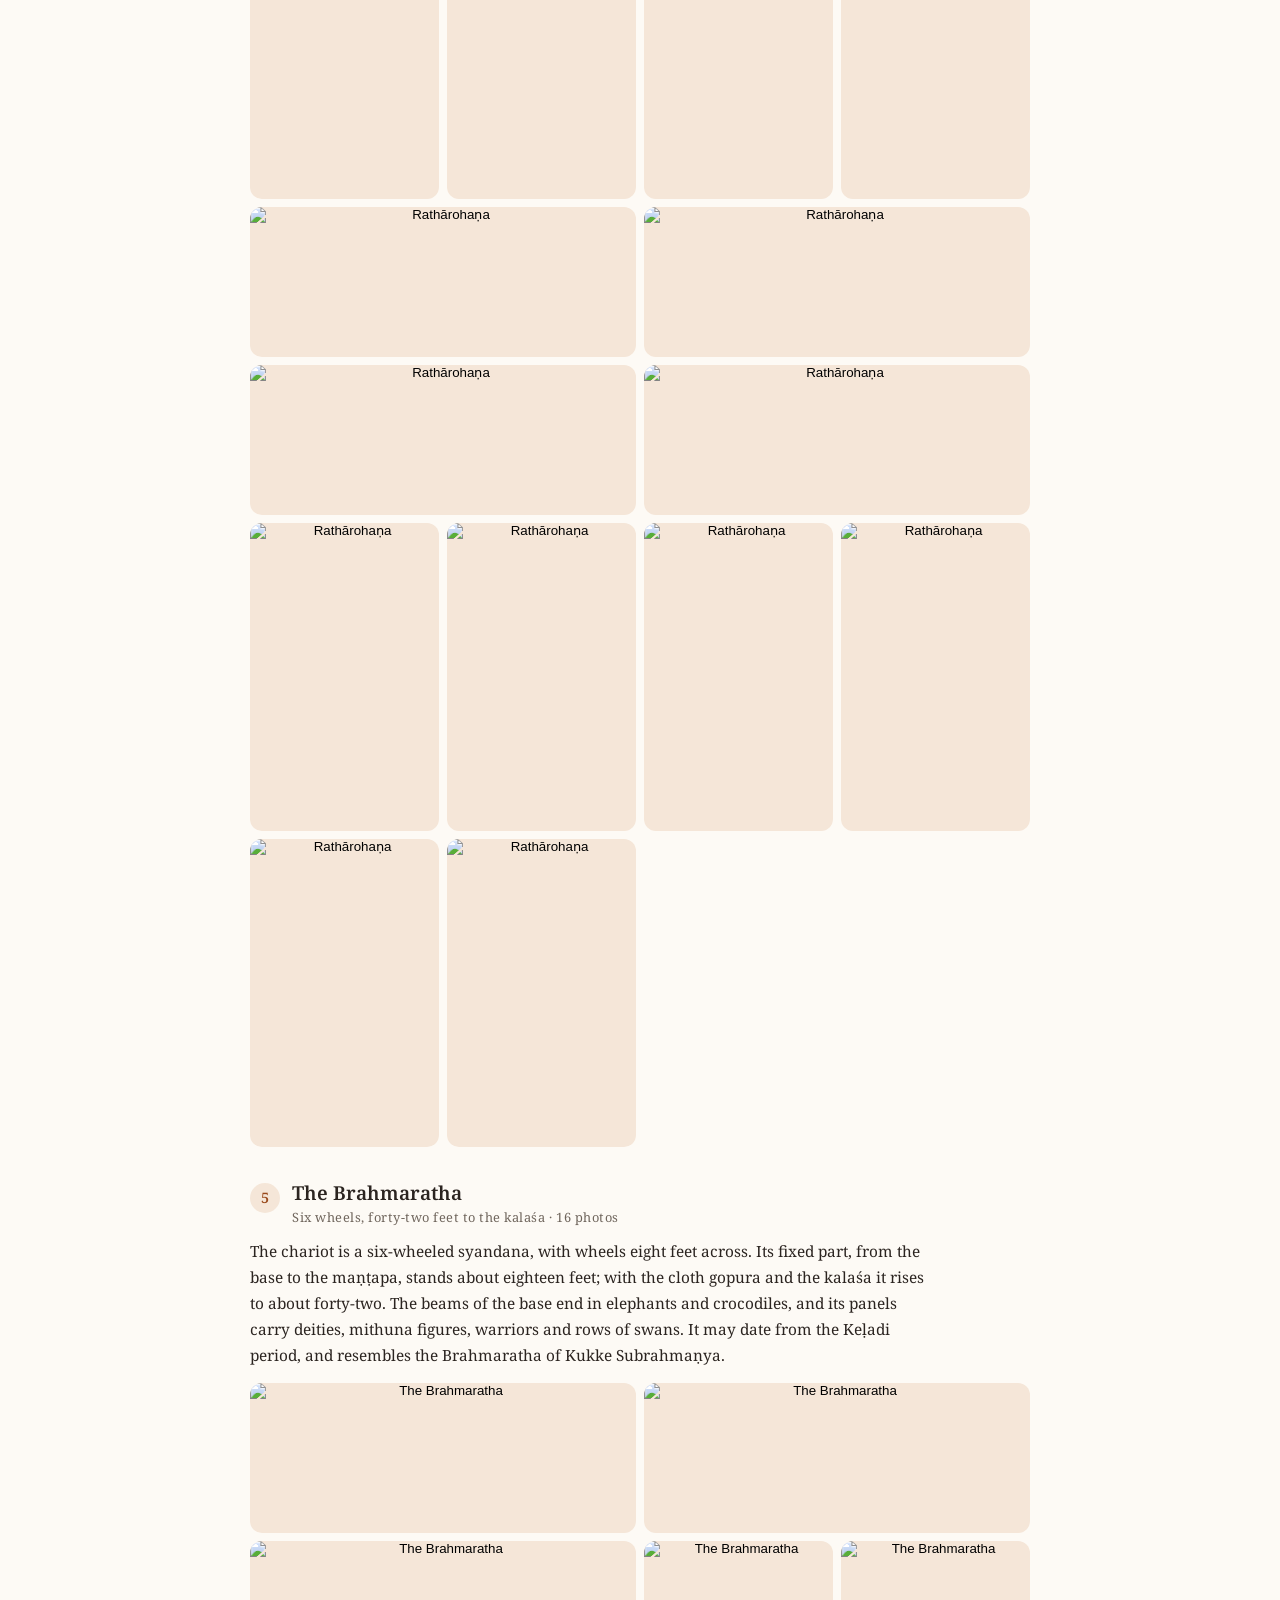
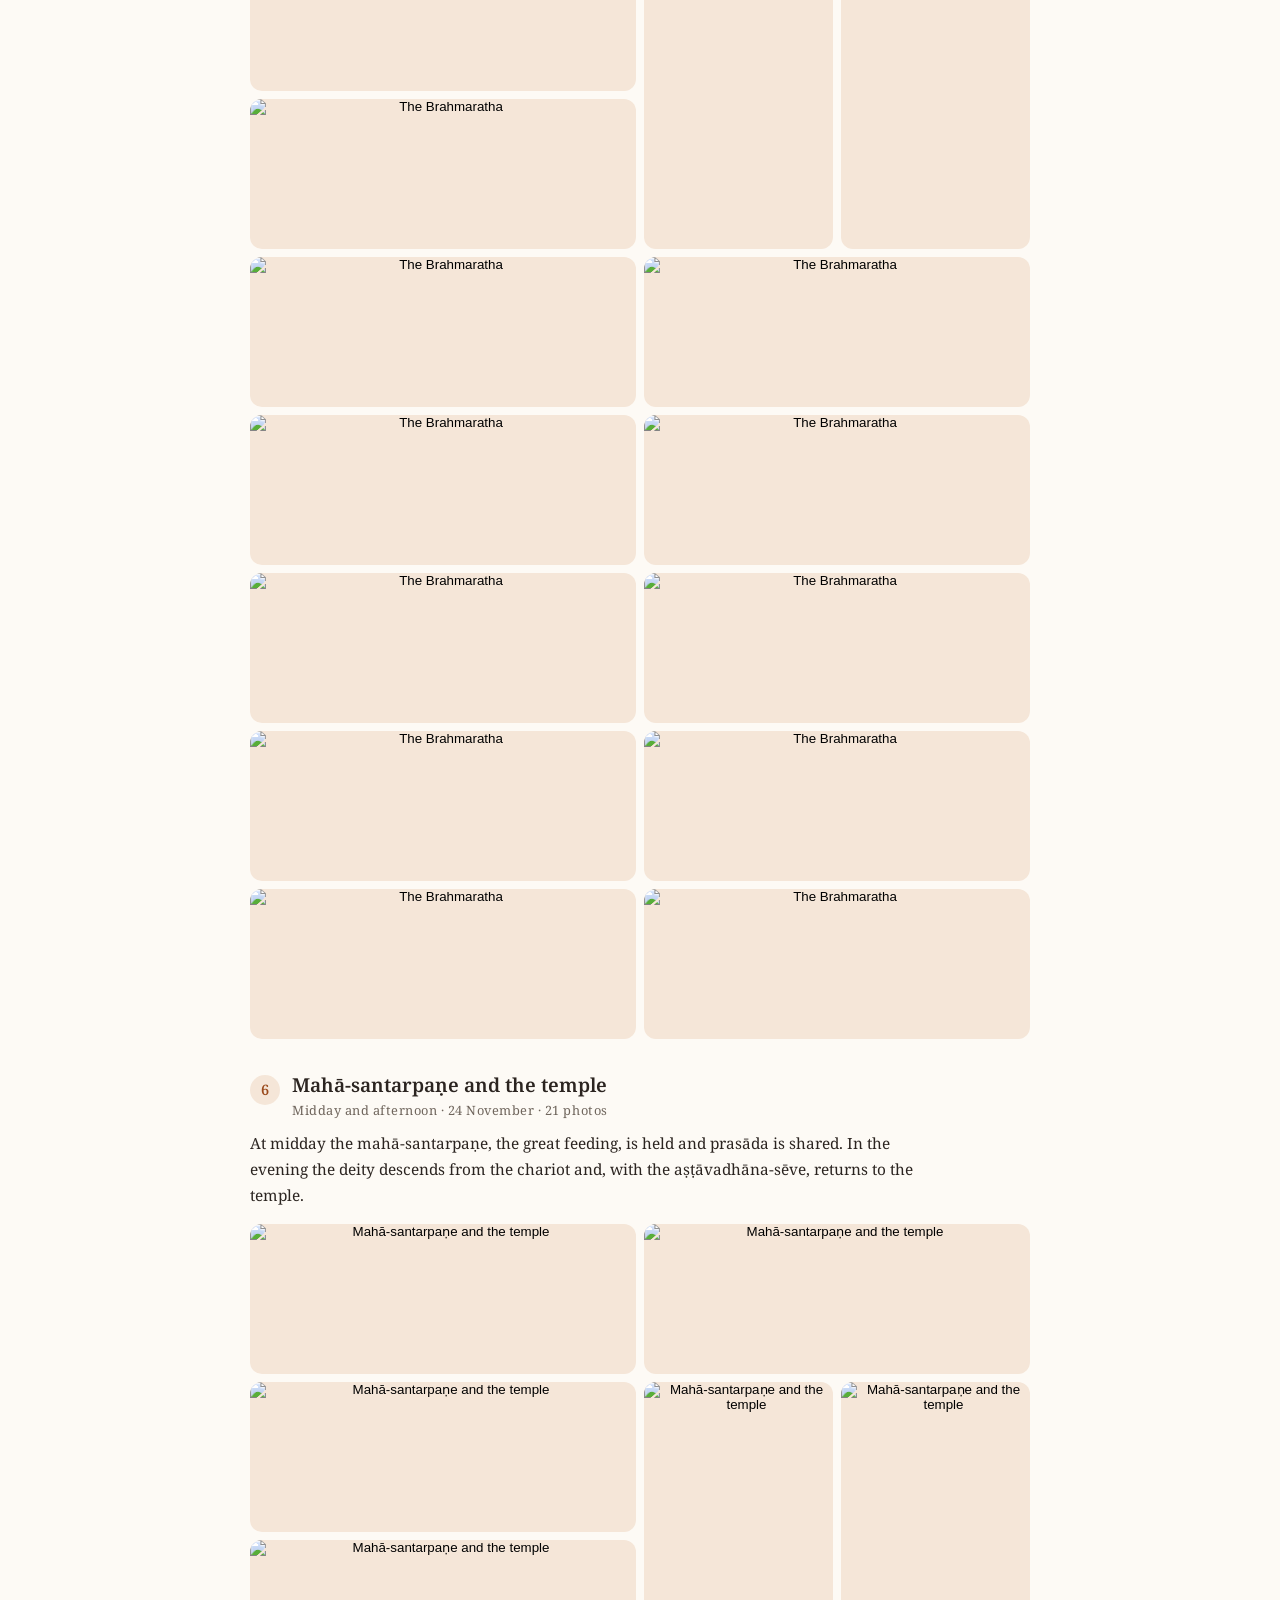
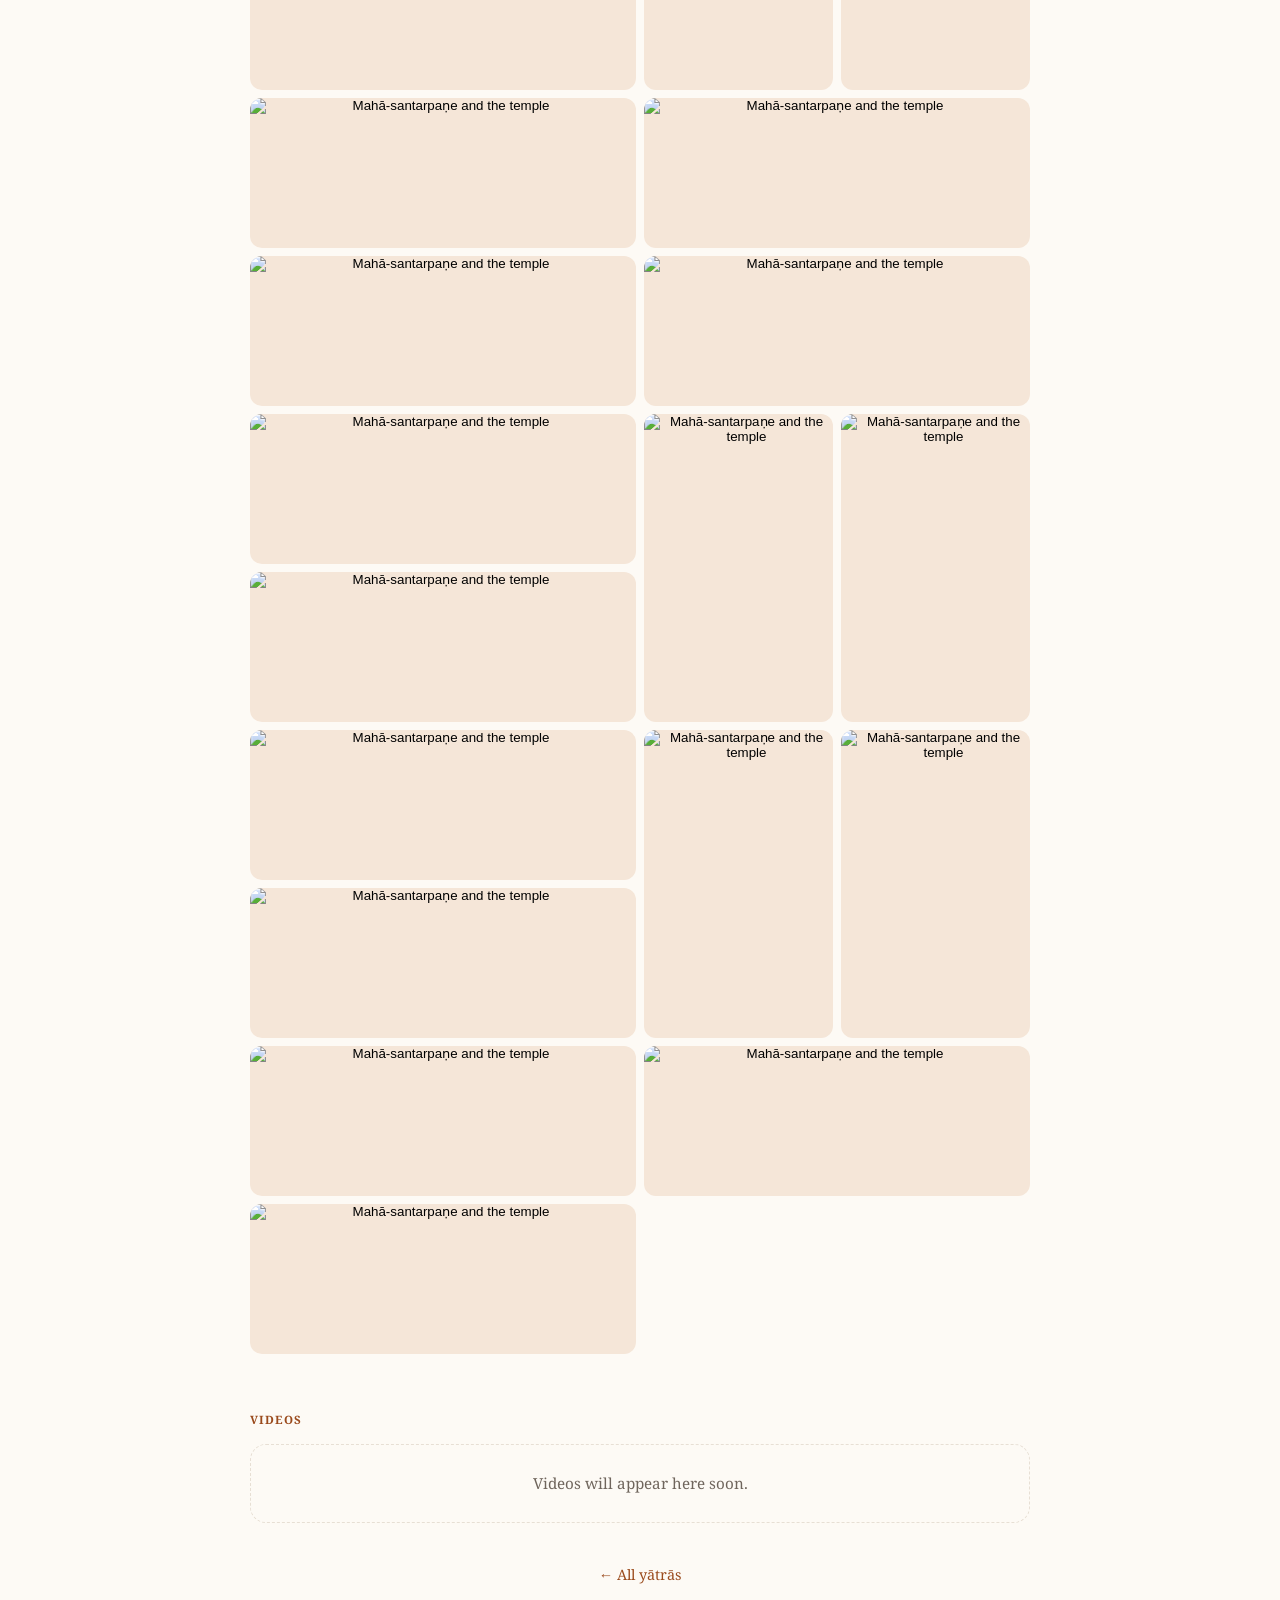
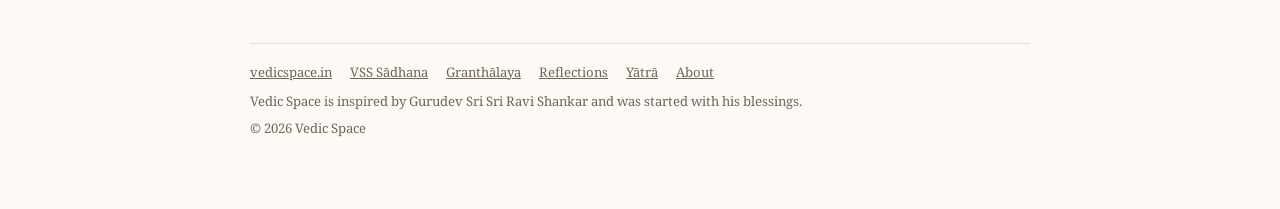
==== commit 0fca33b1: "Koḍi Habba 2026: 129 photos in six chapters, with text from the Sthala Purāṇa photos.json lists the " ====
--- a/kodi-habba/index.html
+++ b/kodi-habba/index.html
@@ -36,15 +36,24 @@
 <div class="wrap">
 <header class="essay-hero">
   <p class="trail"><a href="../">Yātrā</a> · Koṭeśvara</p>
-  <p class="kicker">Yātrā • Koṭeśvara • 2026</p>
+  <p class="kicker">Yātrā • Koṭeśvara • 23–24 November 2026</p>
   <h1>Koḍi Habba at Koṭeśvara</h1>
-  <p class="subtitle">The annual festival of the Koṭiliṅgeśvara temple at Koṭeśvara, near Kundapura on the coast of Karnataka.</p>
+  <p class="subtitle">The great chariot festival of Śrī Koṭiliṅgeśvara at Koṭeśvara, near Kundapura, on the full moon of Vṛścika.</p>
   <div class="rule" aria-hidden="true"></div>
 </header>
 
+<div class="intro-text">
+  <p>Koḍi Habba is the annual rathotsava of Śrī Koṭiliṅgeśvara. Its name keeps the town's oldest name: the inscriptions call
+  Koṭeśvara <i>Kuḍikuru</i>, or Koḍiyūru, and the festival of Koḍiyūru is the Koḍi Habba. It is first mentioned in an inscription
+  of 1373 CE. Six days of utsava lead to the great chariot festival on the seventh; such a festival is called a
+  <i>Bhuvanotsava</i>, held for the welfare of all.</p>
+  <p>These photos follow the eve of the festival, on 23 November 2026, and the day of the chariot, on 24 November.</p>
+  <p class="src">Drawn from <i>Śrī Kṣetra Koṭeśvara</i> by Dr. Shankaranarayana Udupa (English edition, 2026, translated by Vedic Space).</p>
+</div>
+
 <section aria-labelledby="photos-h">
   <div class="g-head"><h2 class="k" id="photos-h">Photos</h2><span class="n" id="photo-count"></span></div>
-  <div class="photos" id="photos"></div>
+  <div id="photos"></div>
 </section>
 
 <section aria-labelledby="videos-h">
--- a/yatra.css
+++ b/yatra.css
@@ -25,20 +25,30 @@
 .g-head .n{font-size:.84rem;color:var(--soft)}
 .empty{border:1px dashed var(--line);border-radius:16px;padding:26px 20px;text-align:center;color:var(--soft);font-size:.95rem}
 
-/* ---- photo cards */
-.photos{display:grid;grid-template-columns:repeat(auto-fill,minmax(180px,1fr));gap:10px}
-@media (max-width:480px){.photos{grid-template-columns:repeat(2,1fr);gap:8px}}
-.pcard{position:relative;display:block;width:100%;aspect-ratio:1/1;padding:0;border:0;border-radius:14px;overflow:hidden;cursor:zoom-in;
-  background:var(--accent-soft);box-shadow:0 1px 0 rgba(60,40,20,.04)}
-.pcard img{width:100%;height:100%;object-fit:cover;display:block;transition:transform .5s ease,filter .3s ease}
+/* ---- photo chapters and their mosaic of cards
+   wide photos (2:1 and wider) take two columns, tall ones two rows; the grid fills the gaps */
+.chap{margin-top:34px}
+.chap:first-child{margin-top:4px}
+.chap-head{display:flex;align-items:flex-start;gap:12px}
+.chap-n{flex:0 0 30px;height:30px;border-radius:50%;display:grid;place-items:center;margin-top:2px;
+  background:var(--accent-soft);color:var(--accent);font-weight:600;font-size:.9rem}
+.chap-head h3{margin:0;font-size:1.2rem;font-weight:600;line-height:1.3}
+.chap-note{margin:2px 0 0;font-size:.8rem;letter-spacing:.04em;color:var(--soft)}
+.chap-text{margin:10px 0 14px;max-width:680px;font-size:.96rem;line-height:1.7}
+.mosaic{display:grid;grid-template-columns:repeat(auto-fill,minmax(150px,1fr));grid-auto-rows:150px;grid-auto-flow:dense;gap:8px}
+@media (max-width:480px){.mosaic{grid-template-columns:repeat(2,1fr);grid-auto-rows:42vw;gap:6px}}
+.pcard{position:relative;display:block;width:100%;height:100%;padding:0;border:0;border-radius:12px;overflow:hidden;cursor:zoom-in;
+  background:var(--accent-soft)}
+.pcard.wide{grid-column:span 2}
+.pcard.tall{grid-row:span 2}
+.pcard img{width:100%;height:100%;object-fit:cover;display:block;transition:transform .5s ease}
 .pcard:hover img,.pcard:focus-visible img{transform:scale(1.04)}
 .pcard:focus-visible{outline:2px solid var(--accent);outline-offset:3px}
 .pcard .cap{position:absolute;left:0;right:0;bottom:0;padding:22px 10px 8px;color:#fff;font-size:.78rem;line-height:1.3;text-align:left;
   background:linear-gradient(transparent,rgba(0,0,0,.6));opacity:0;transition:opacity .3s ease}
+.pcard .cap:empty{display:none}
 .pcard:hover .cap,.pcard:focus-visible .cap{opacity:1}
-@media (hover:none){.pcard .cap{opacity:1}.pcard .cap:empty{display:none}}
-.pcard.wide{grid-column:span 2;aspect-ratio:2/1}
-@media (max-width:480px){.pcard.wide{aspect-ratio:2/1}}
+@media (hover:none){.pcard .cap{opacity:1}}
 
 /* ---- the carousel (opens over the page) */
 .lb{position:fixed;inset:0;z-index:50;display:none;flex-direction:column;background:rgba(12,10,8,.96);color:#f5efe6;
@@ -96,3 +106,14 @@
 @media (max-width:560px){.essay-hero{padding-top:30px}.essay-hero h1{font-size:1.95rem}.subtitle{font-size:1.02rem}}
 .post-back{max-width:760px;margin:10px auto 0;text-align:center;font-size:.9rem}
 .post-back a{text-decoration:none}
+
+/* ---- yātrā page: introduction and the row of chapter links */
+.intro-text{max-width:680px;margin:26px auto 0;font-size:1rem;line-height:1.75}
+.intro-text p{margin:0 0 12px}
+.intro-text .src{font-size:.84rem;color:var(--soft)}
+.chap-nav{display:flex;flex-wrap:wrap;gap:8px;margin:4px 0 6px}
+.chap-nav a{display:inline-flex;align-items:center;gap:7px;font-size:.84rem;text-decoration:none;color:var(--ink);
+  border:1px solid var(--line);border-radius:999px;padding:5px 12px 5px 6px;background:var(--card)}
+.chap-nav a b{width:20px;height:20px;border-radius:50%;display:grid;place-items:center;font-size:.72rem;background:var(--accent-soft);color:var(--accent)}
+.chap-nav a:hover{border-color:var(--accent);color:var(--accent)}
+.chap{scroll-margin-top:70px}
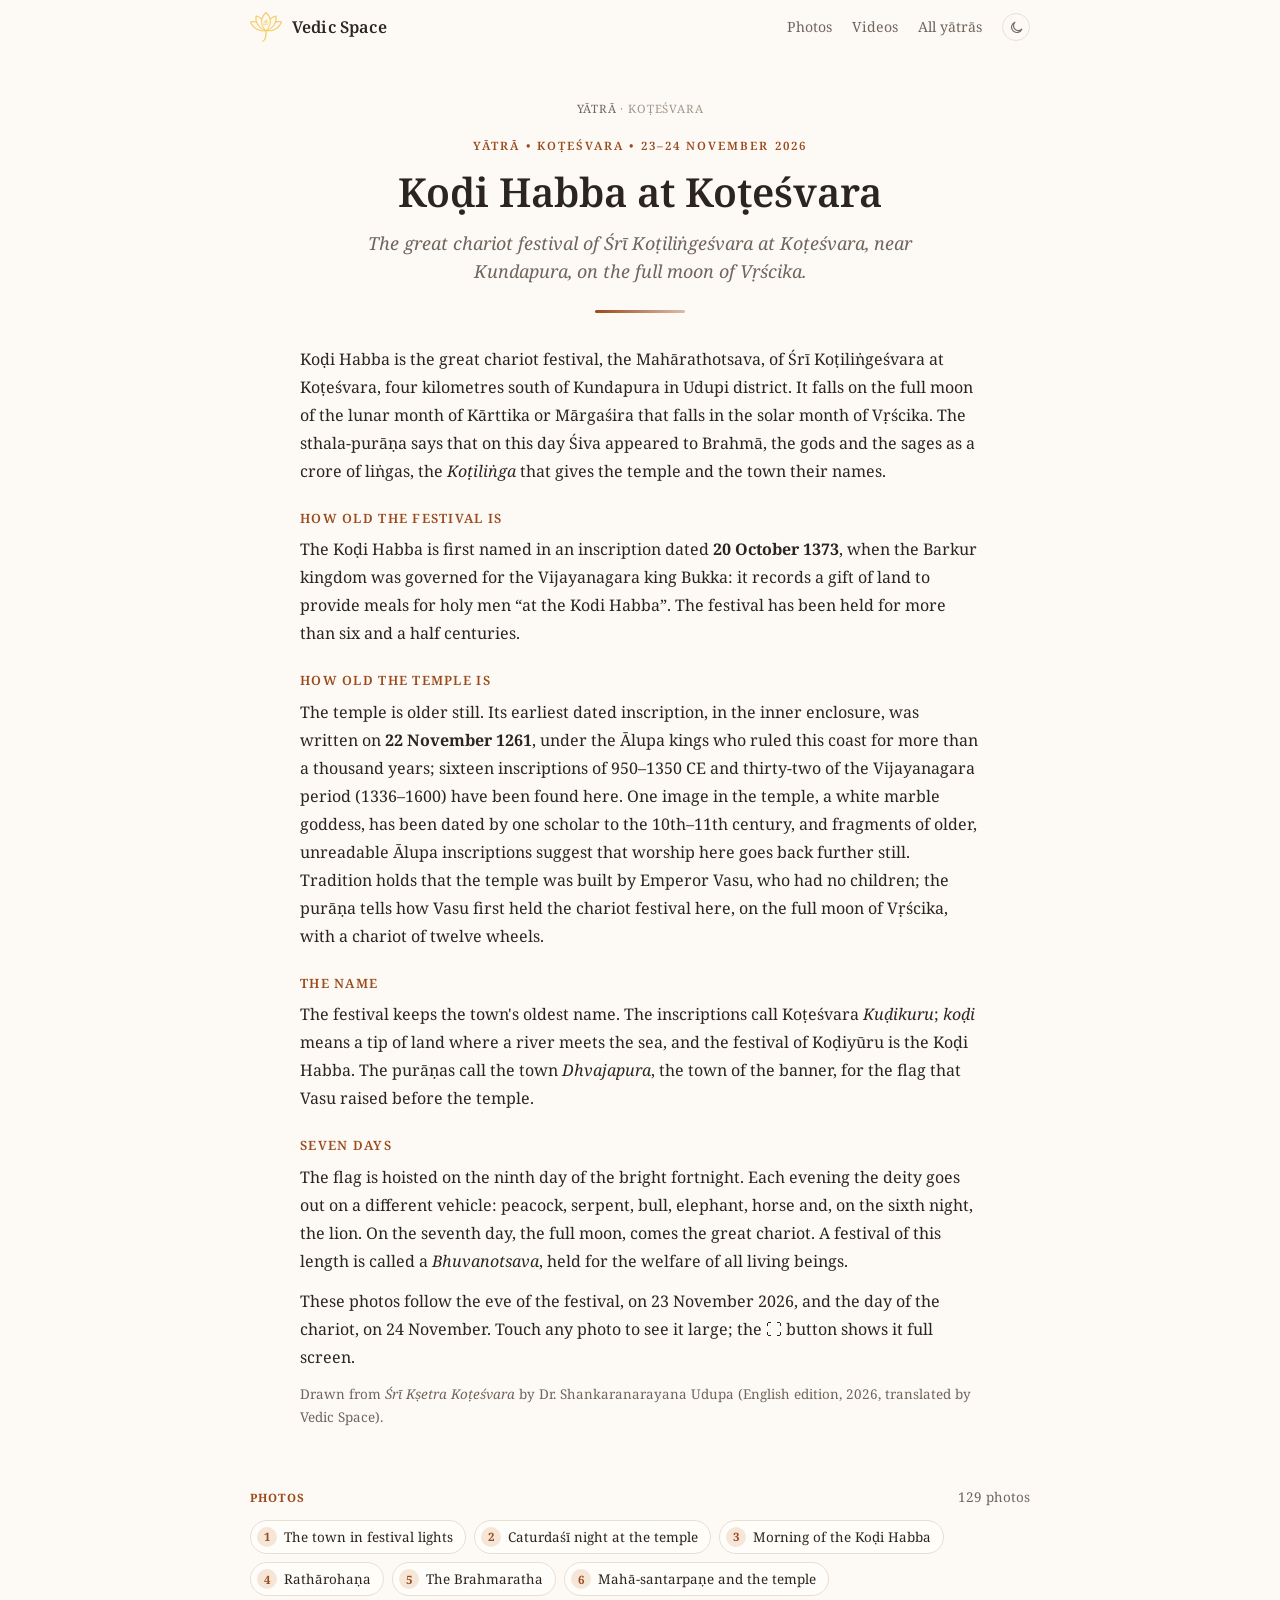
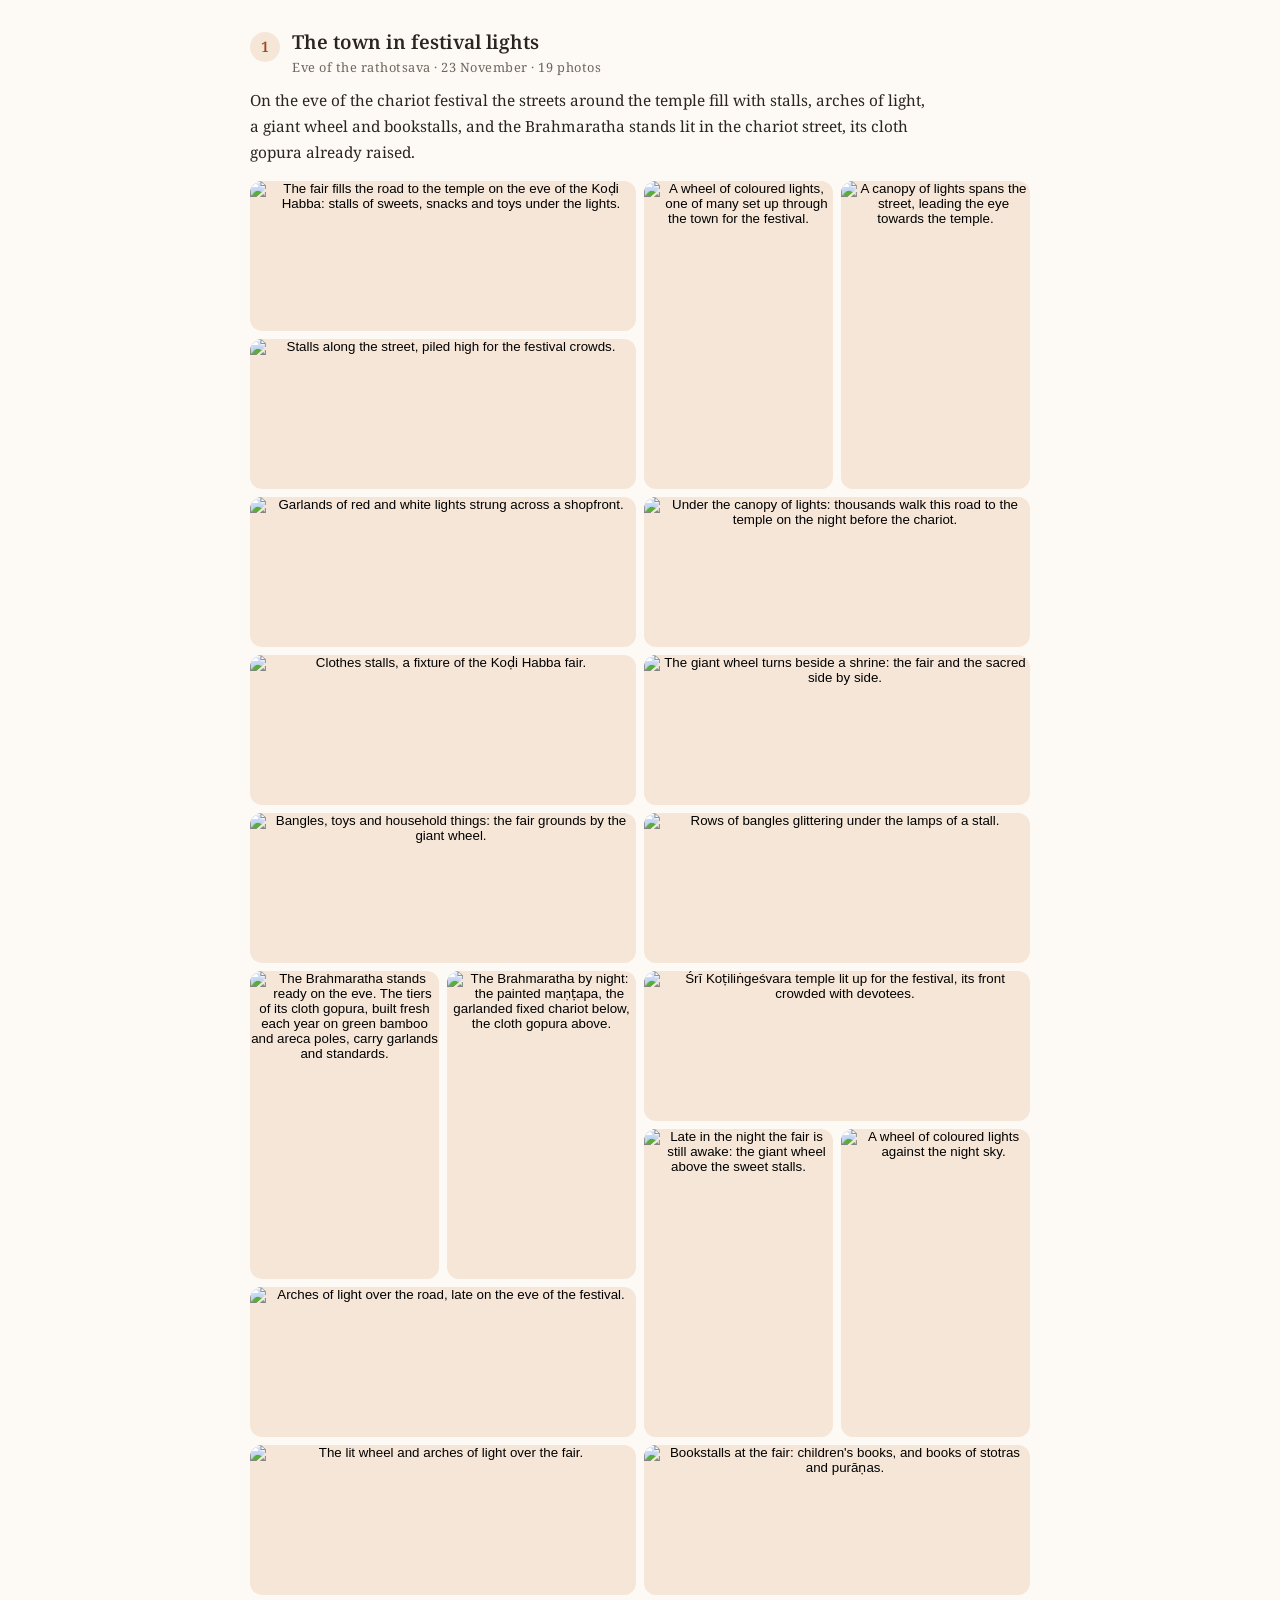
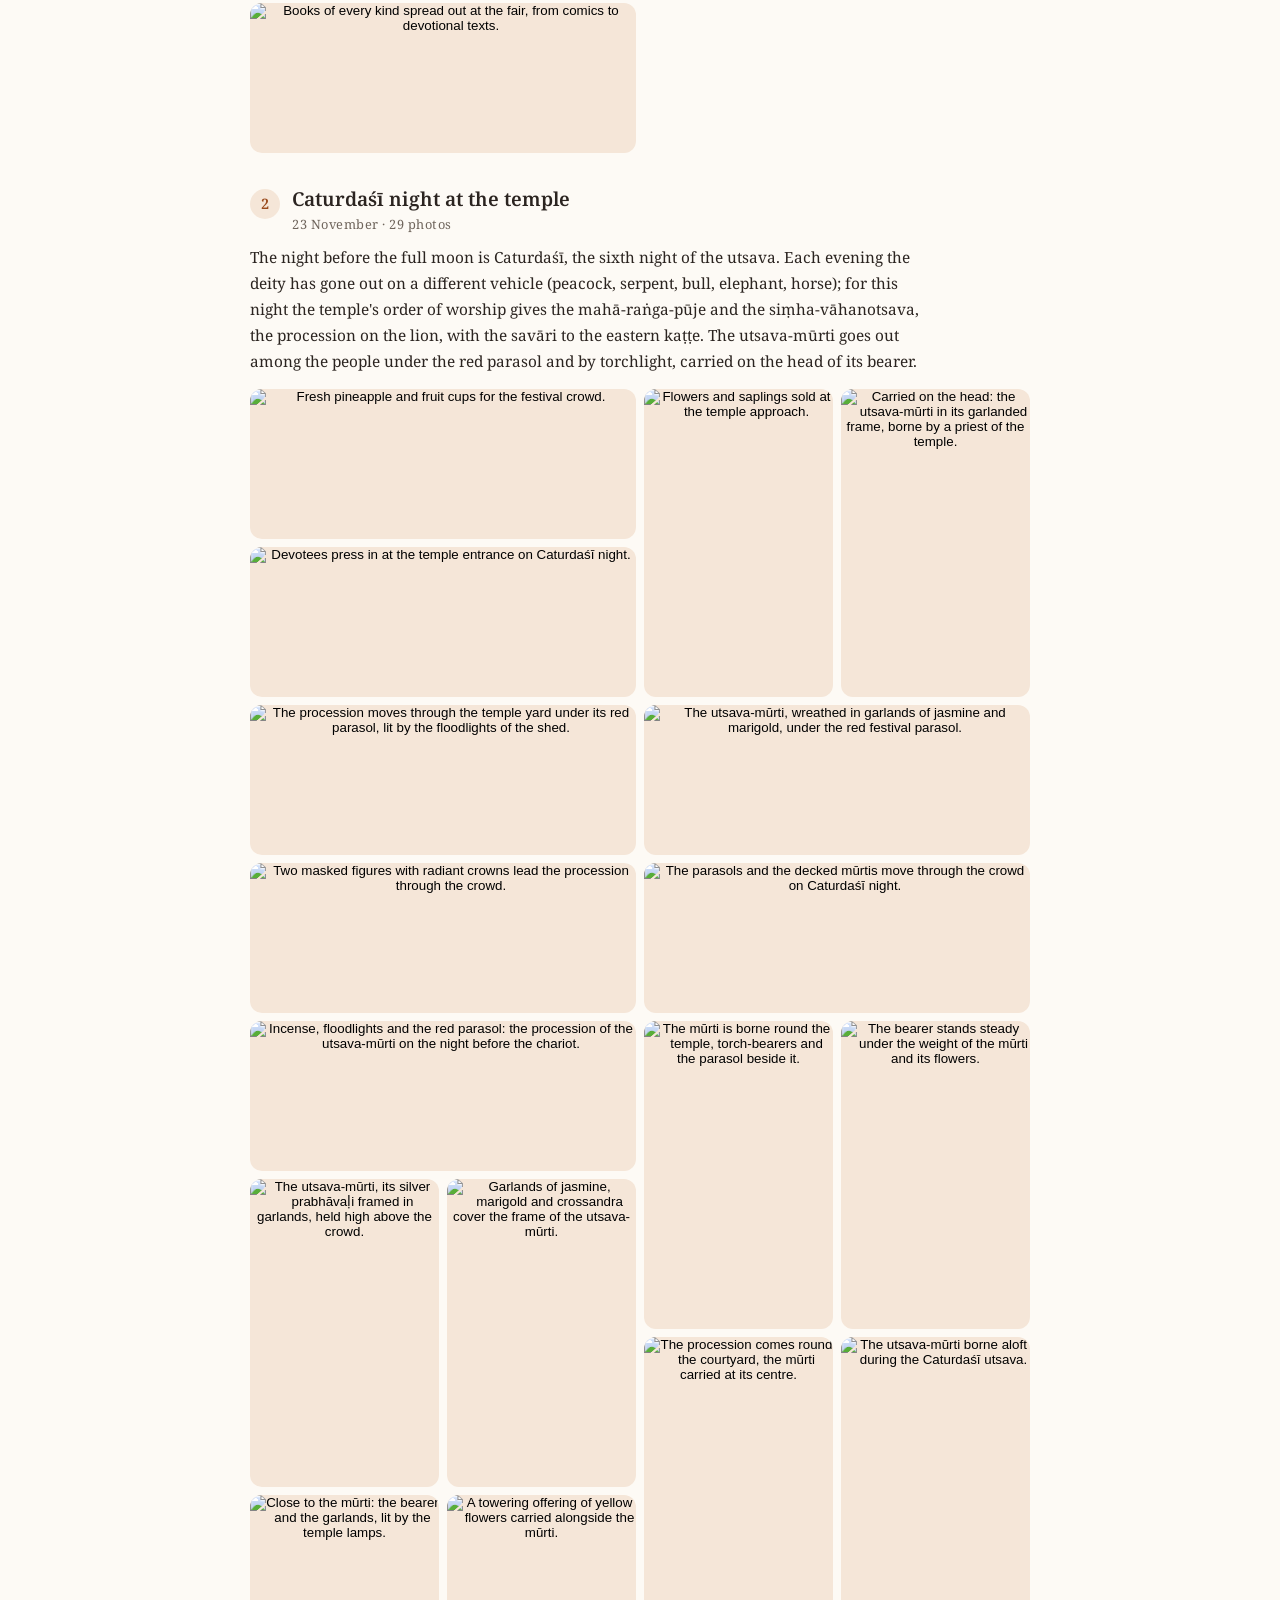
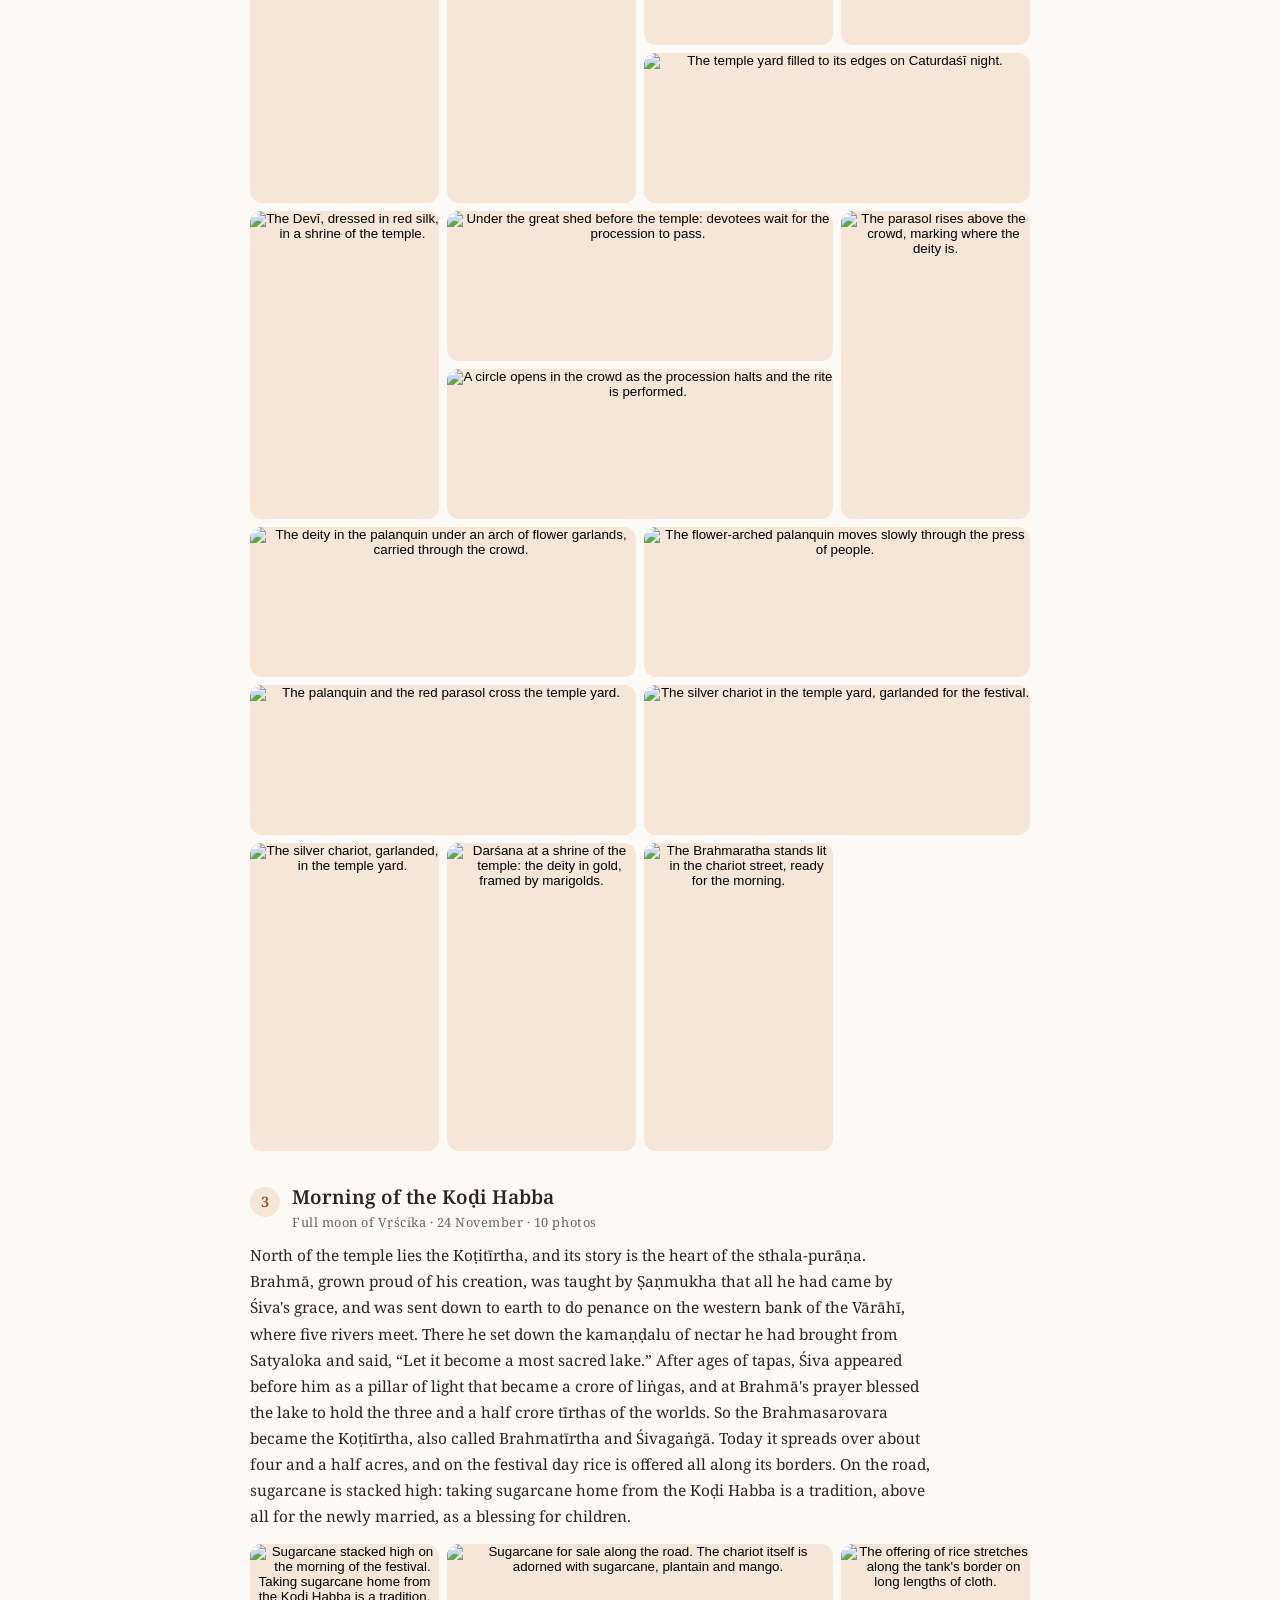
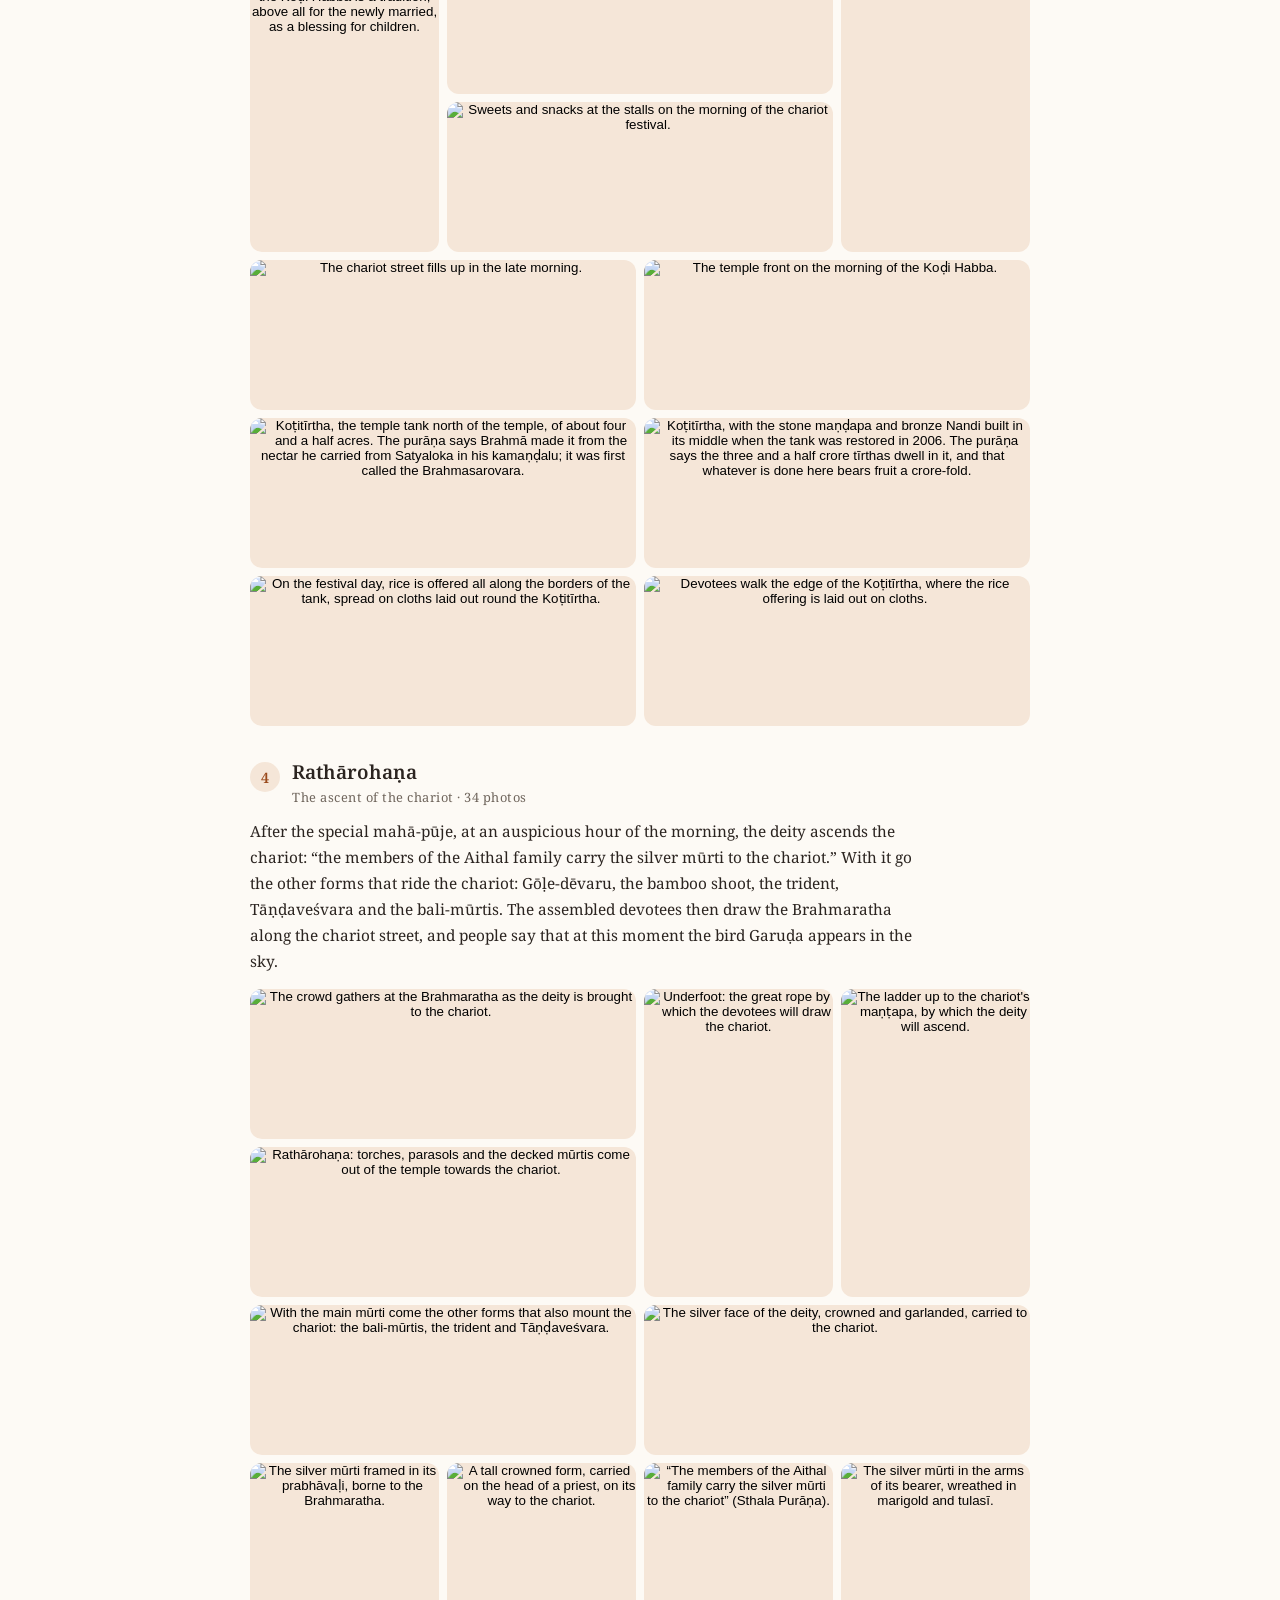
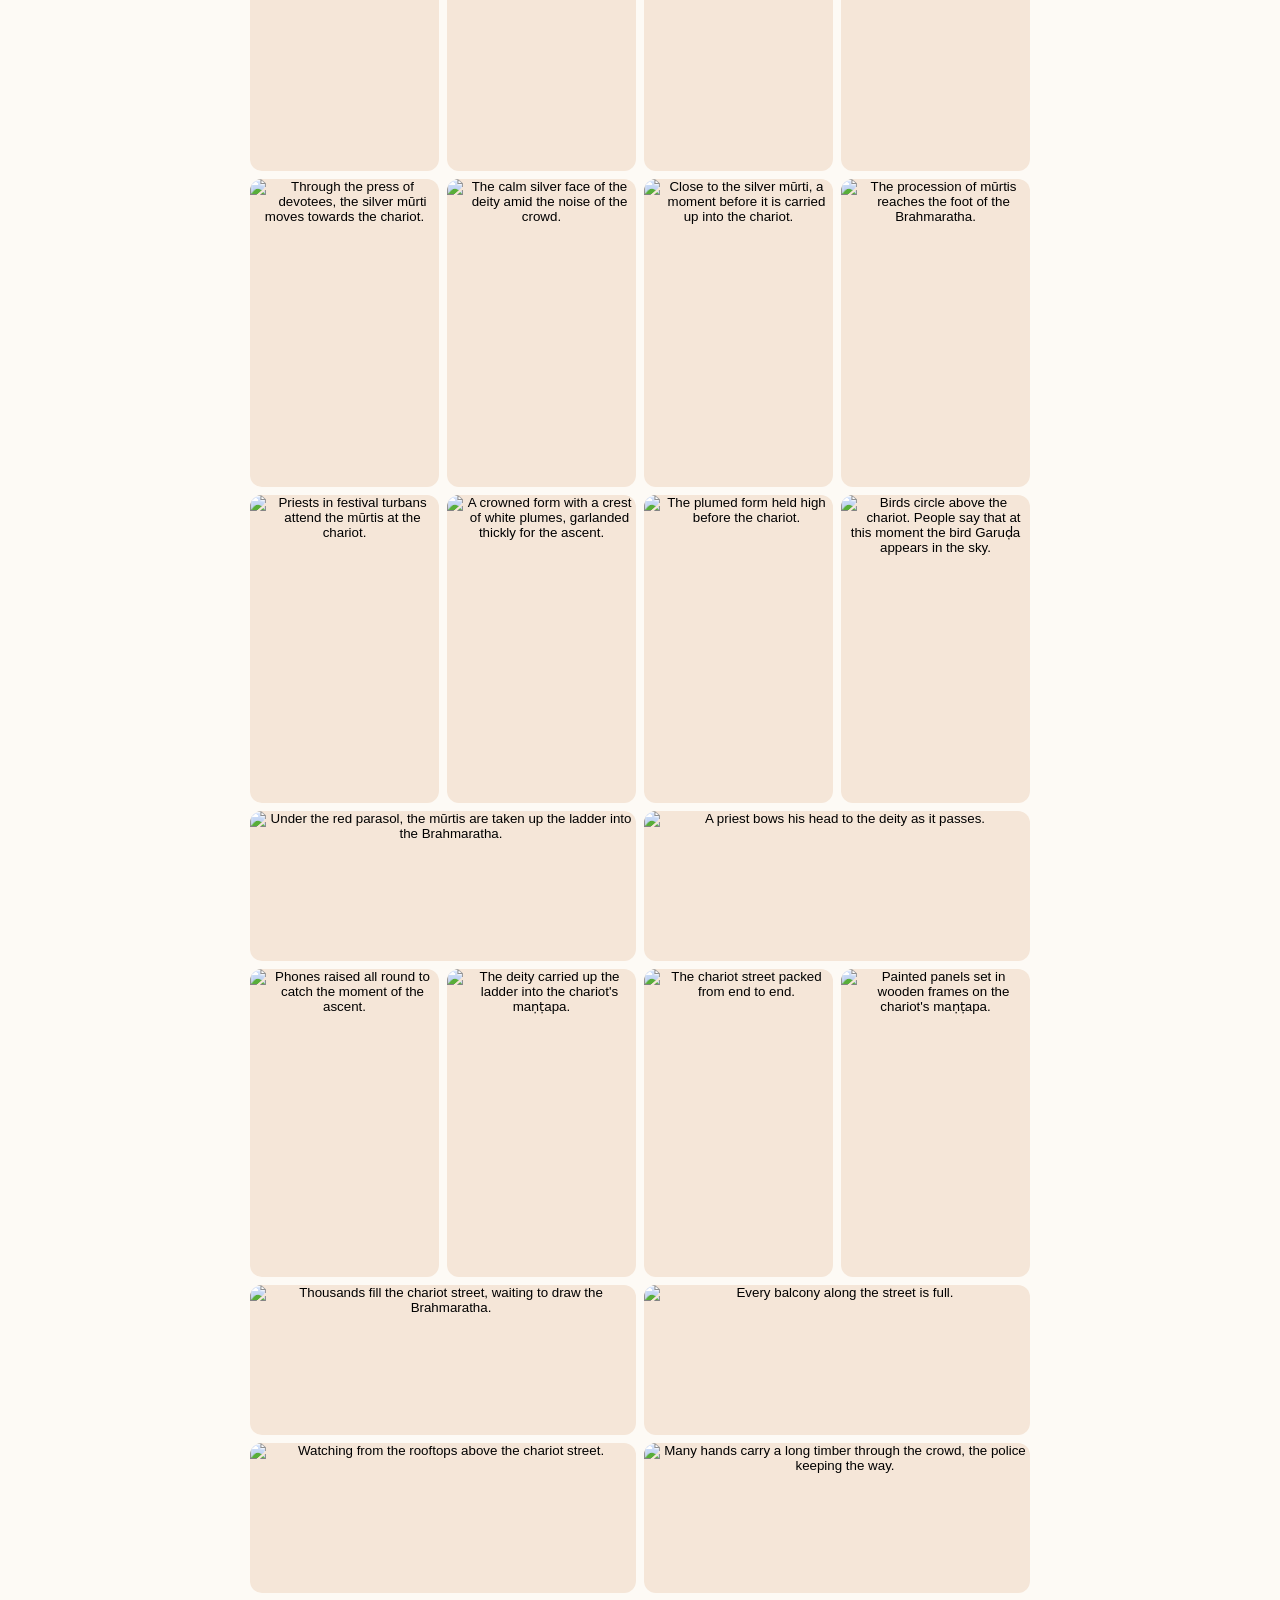
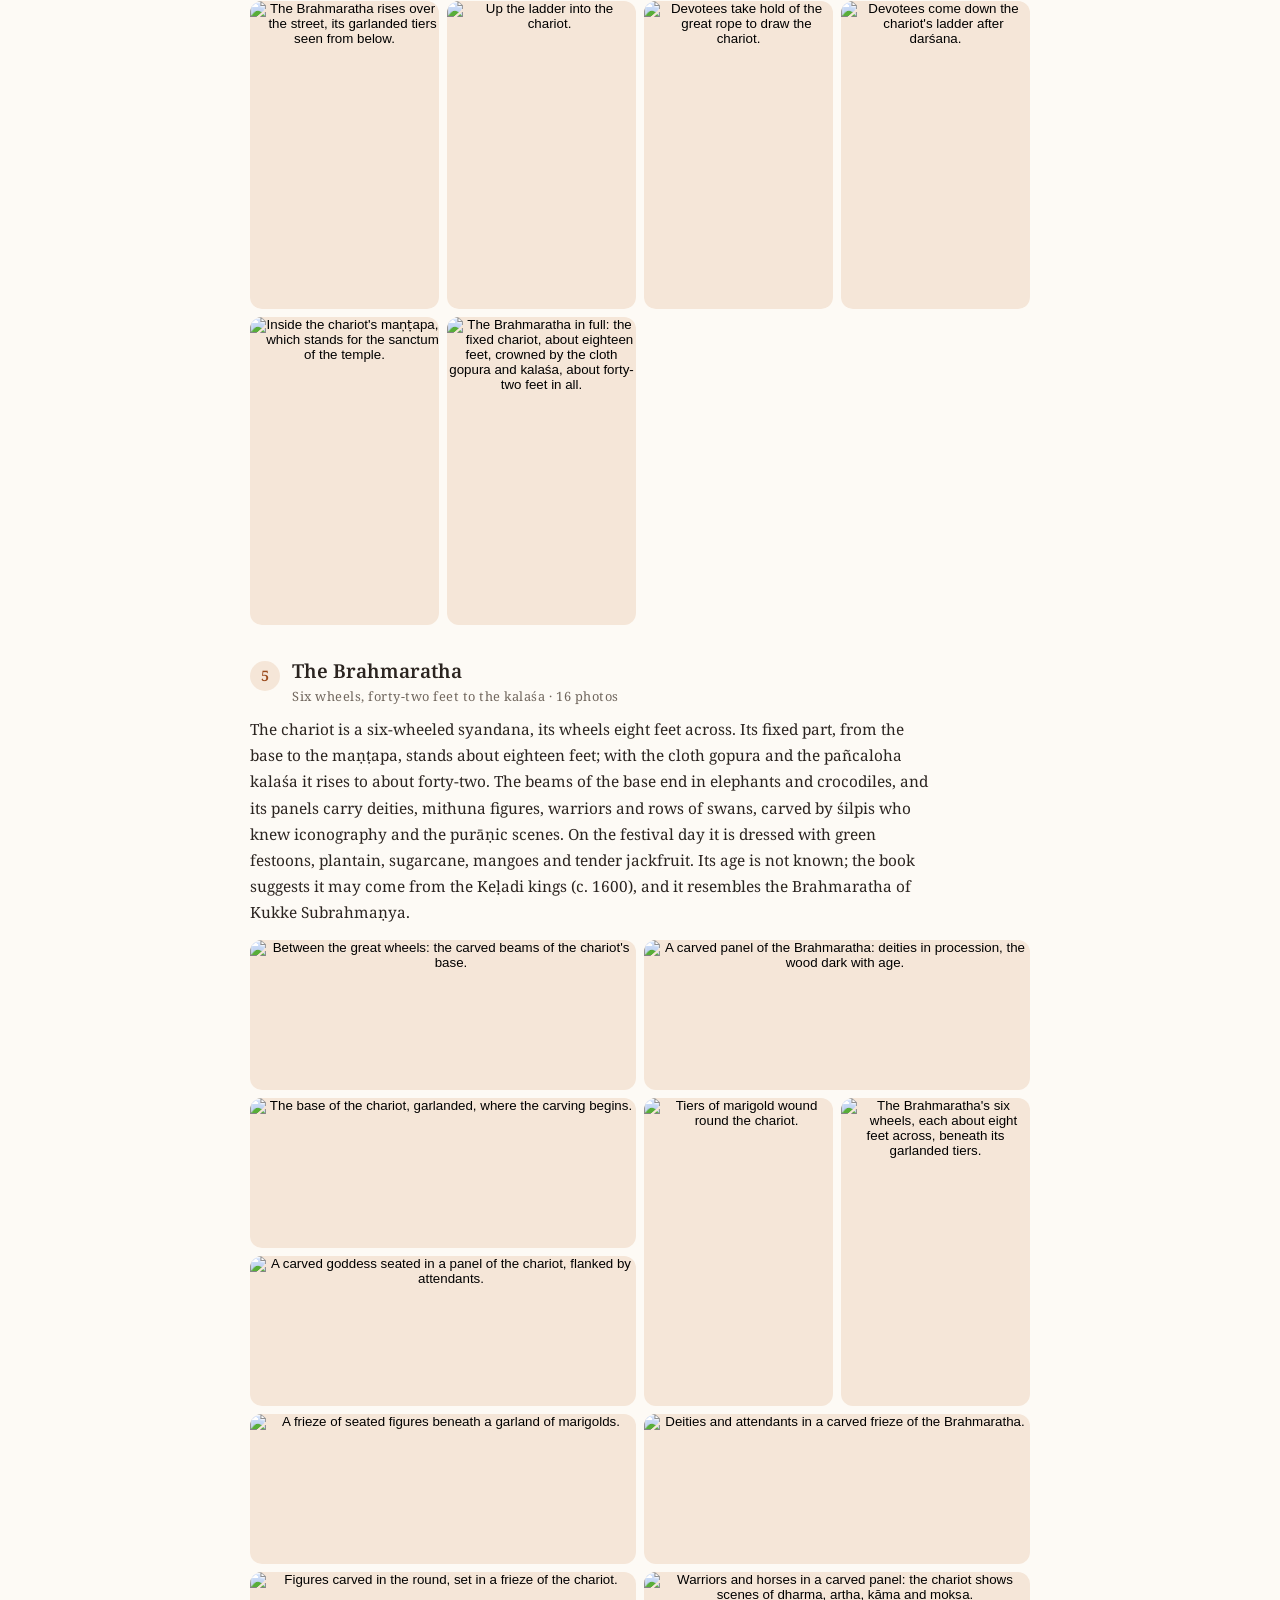
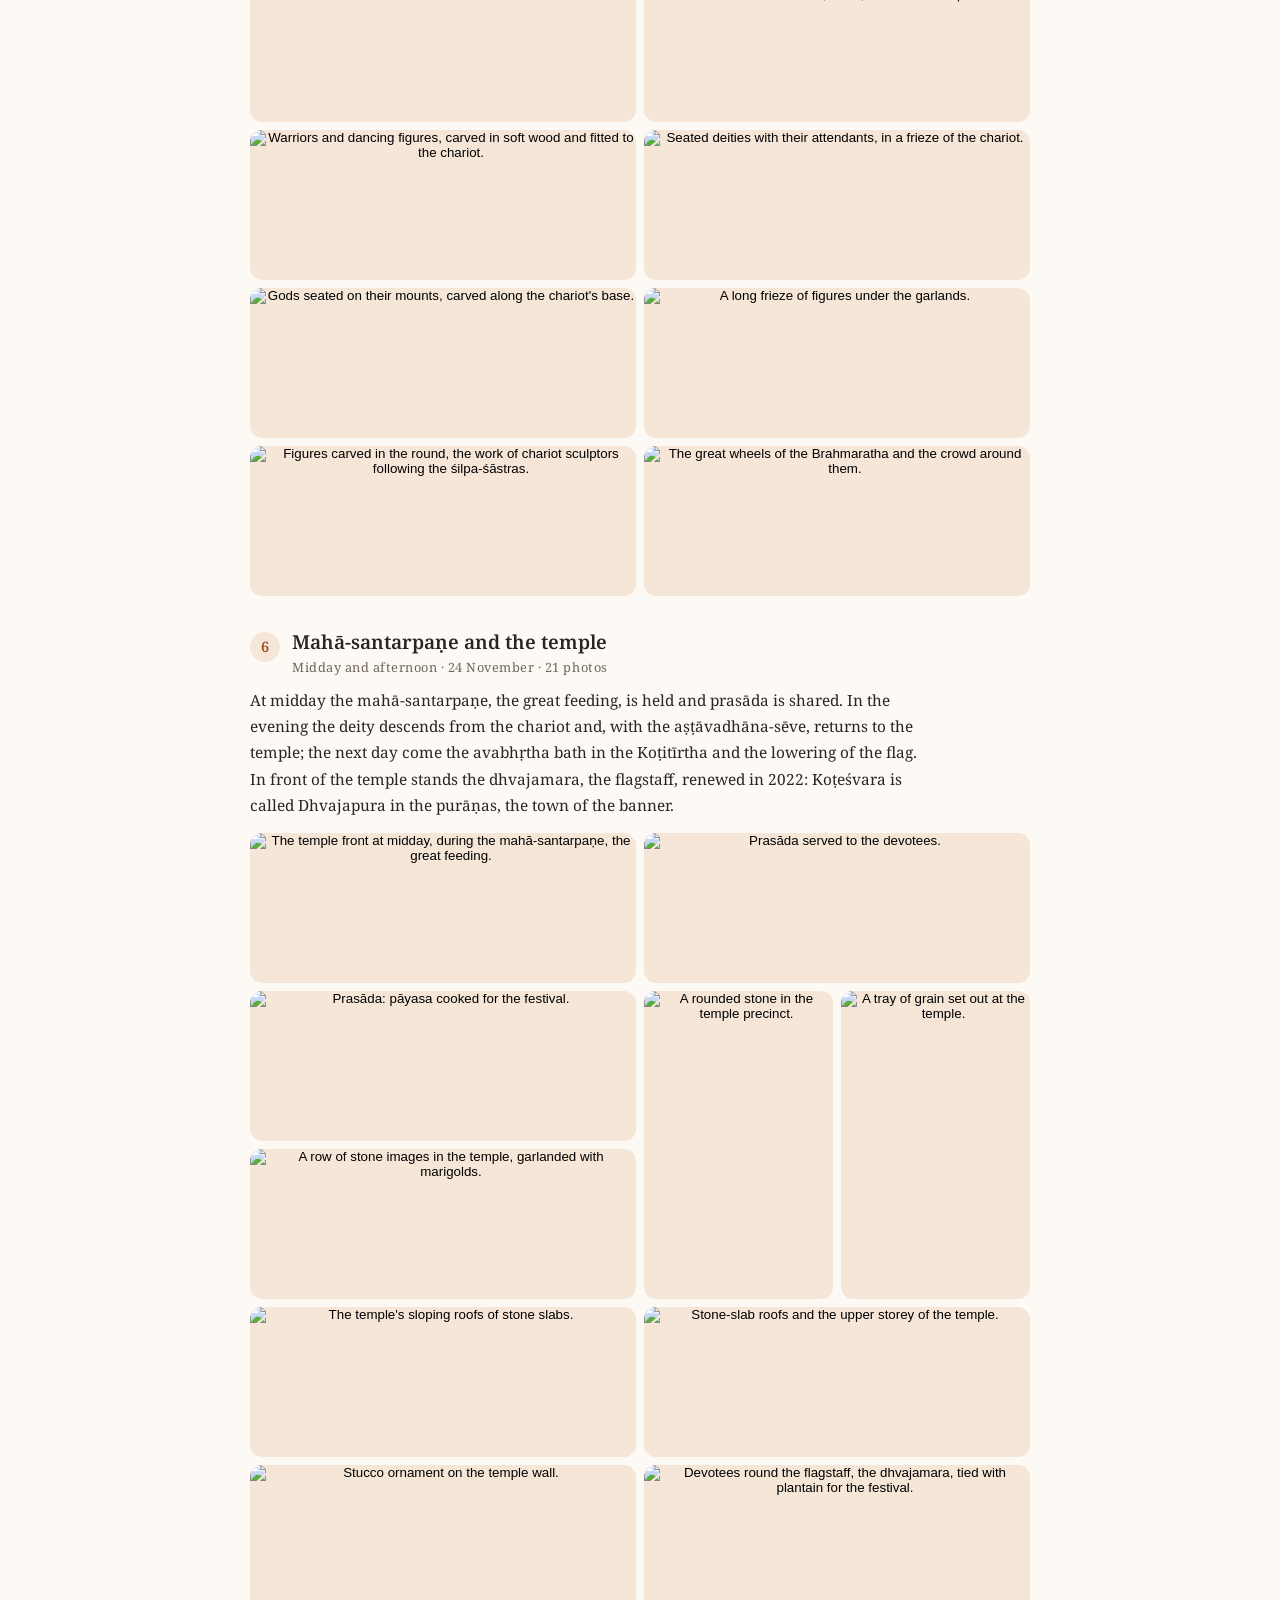
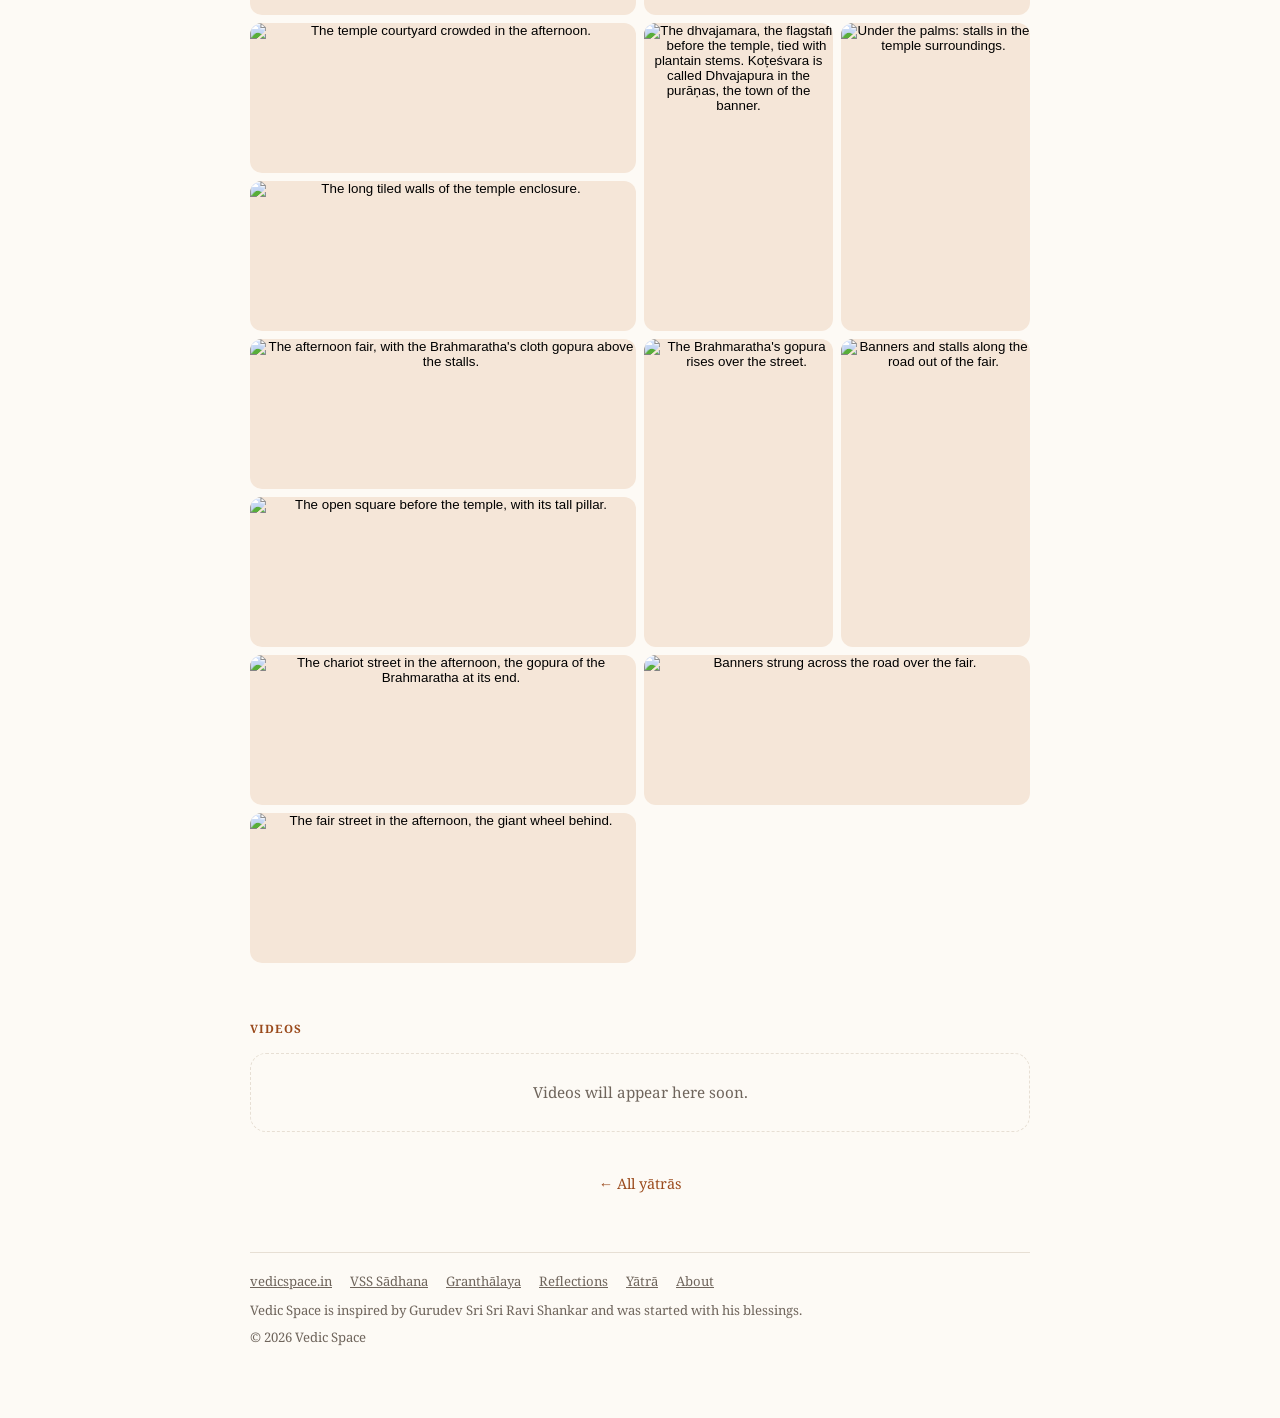
==== commit eec4037a: "Koḍi Habba: richer photos, captions, fuller introduction, full-screen view Photos rebuilt at 3200/12" ====
--- a/kodi-habba/index.html
+++ b/kodi-habba/index.html
@@ -43,11 +43,36 @@
 </header>
 
 <div class="intro-text">
-  <p>Koḍi Habba is the annual rathotsava of Śrī Koṭiliṅgeśvara. Its name keeps the town's oldest name: the inscriptions call
-  Koṭeśvara <i>Kuḍikuru</i>, or Koḍiyūru, and the festival of Koḍiyūru is the Koḍi Habba. It is first mentioned in an inscription
-  of 1373 CE. Six days of utsava lead to the great chariot festival on the seventh; such a festival is called a
-  <i>Bhuvanotsava</i>, held for the welfare of all.</p>
-  <p>These photos follow the eve of the festival, on 23 November 2026, and the day of the chariot, on 24 November.</p>
+  <p>Koḍi Habba is the great chariot festival, the Mahārathotsava, of Śrī Koṭiliṅgeśvara at Koṭeśvara, four kilometres south of
+  Kundapura in Udupi district. It falls on the full moon of the lunar month of Kārttika or Mārgaśira that falls in the solar month
+  of Vṛścika. The sthala-purāṇa says that on this day Śiva appeared to Brahmā, the gods and the sages as a crore of liṅgas, the
+  <i>Koṭiliṅga</i> that gives the temple and the town their names.</p>
+
+  <h2 class="intro-h">How old the festival is</h2>
+  <p>The Koḍi Habba is first named in an inscription dated <b>20 October 1373</b>, when the Barkur kingdom was governed for the
+  Vijayanagara king Bukka: it records a gift of land to provide meals for holy men “at the Kodi Habba”. The festival has
+  been held for more than six and a half centuries.</p>
+
+  <h2 class="intro-h">How old the temple is</h2>
+  <p>The temple is older still. Its earliest dated inscription, in the inner enclosure, was written on <b>22 November 1261</b>,
+  under the Ālupa kings who ruled this coast for more than a thousand years; sixteen inscriptions of 950–1350 CE and thirty-two
+  of the Vijayanagara period (1336–1600) have been found here. One image in the temple, a white marble goddess, has been dated by
+  one scholar to the 10th–11th century, and fragments of older, unreadable Ālupa inscriptions suggest that worship here goes back further still.
+  Tradition holds that the temple was built by Emperor Vasu, who had no children; the purāṇa tells how Vasu first held the chariot
+  festival here, on the full moon of Vṛścika, with a chariot of twelve wheels.</p>
+
+  <h2 class="intro-h">The name</h2>
+  <p>The festival keeps the town's oldest name. The inscriptions call Koṭeśvara <i>Kuḍikuru</i>; <i>koḍi</i> means a tip of land
+  where a river meets the sea, and the festival of Koḍiyūru is the Koḍi Habba. The purāṇas call the town <i>Dhvajapura</i>,
+  the town of the banner, for the flag that Vasu raised before the temple.</p>
+
+  <h2 class="intro-h">Seven days</h2>
+  <p>The flag is hoisted on the ninth day of the bright fortnight. Each evening the deity goes out on a different vehicle:
+  peacock, serpent, bull, elephant, horse and, on the sixth night, the lion. On the seventh day, the full moon, comes the
+  great chariot. A festival of this length is called a <i>Bhuvanotsava</i>, held for the welfare of all living beings.</p>
+
+  <p>These photos follow the eve of the festival, on 23 November 2026, and the day of the chariot, on 24 November.
+  Touch any photo to see it large; the ⛶ button shows it full screen.</p>
   <p class="src">Drawn from <i>Śrī Kṣetra Koṭeśvara</i> by Dr. Shankaranarayana Udupa (English edition, 2026, translated by Vedic Space).</p>
 </div>
 
@@ -81,6 +106,10 @@
 <div class="lb" id="lb" role="dialog" aria-modal="true" aria-label="Photos" aria-hidden="true">
   <div class="lb-top">
     <span class="lb-count" aria-live="polite"></span>
+    <button class="lb-btn lb-fs" type="button" aria-label="Full screen" title="Full screen (F)">
+      <svg class="i-in" viewBox="0 0 24 24" aria-hidden="true"><path d="M4 9V4h5M20 9V4h-5M4 15v5h5M20 15v5h-5"/></svg>
+      <svg class="i-out" viewBox="0 0 24 24" aria-hidden="true"><path d="M9 4v5H4M15 4v5h5M9 20v-5H4M15 20v-5h5"/></svg>
+    </button>
     <button class="lb-btn lb-close" type="button" aria-label="Close">
       <svg viewBox="0 0 24 24" aria-hidden="true"><path d="M6 6l12 12M18 6L6 18"/></svg>
     </button>
--- a/yatra.css
+++ b/yatra.css
@@ -51,7 +51,7 @@
 @media (hover:none){.pcard .cap{opacity:1}}
 
 /* ---- the carousel (opens over the page) */
-.lb{position:fixed;inset:0;z-index:50;display:none;flex-direction:column;background:rgba(12,10,8,.96);color:#f5efe6;
+.lb{position:fixed;inset:0;z-index:50;display:none;flex-direction:column;background:#0c0a08;color:#f5efe6;
   -webkit-user-select:none;user-select:none;touch-action:pan-y pinch-zoom}
 .lb.open{display:flex;animation:lbIn .25s ease}
 @keyframes lbIn{from{opacity:0}to{opacity:1}}
@@ -117,3 +117,18 @@
 .chap-nav a b{width:20px;height:20px;border-radius:50%;display:grid;place-items:center;font-size:.72rem;background:var(--accent-soft);color:var(--accent)}
 .chap-nav a:hover{border-color:var(--accent);color:var(--accent)}
 .chap{scroll-margin-top:70px}
+
+/* ---- carousel: full screen and the immersive view */
+.lb-top{gap:8px}
+.lb-top .lb-count{margin-right:auto}
+.lb-fs .i-out{display:none}
+.lb.immersive .lb-fs .i-in{display:none}
+.lb.immersive .lb-fs .i-out{display:block}
+.lb:fullscreen{background:#000}
+.lb.immersive{background:#000}
+.lb.immersive .lb-cap,.lb.immersive .lb-dots{display:none}
+.lb.immersive .lb-top{position:absolute;top:0;left:0;right:0;z-index:3;background:linear-gradient(rgba(0,0,0,.55),transparent);opacity:.75}
+.lb.immersive .lb-slide{padding:0}
+.lb.immersive .lb-slide img{border-radius:0;box-shadow:none}
+/* the introduction's small headings */
+.intro-h{font-size:.8rem;letter-spacing:.1em;text-transform:uppercase;color:var(--accent);font-weight:600;margin:22px 0 6px}
